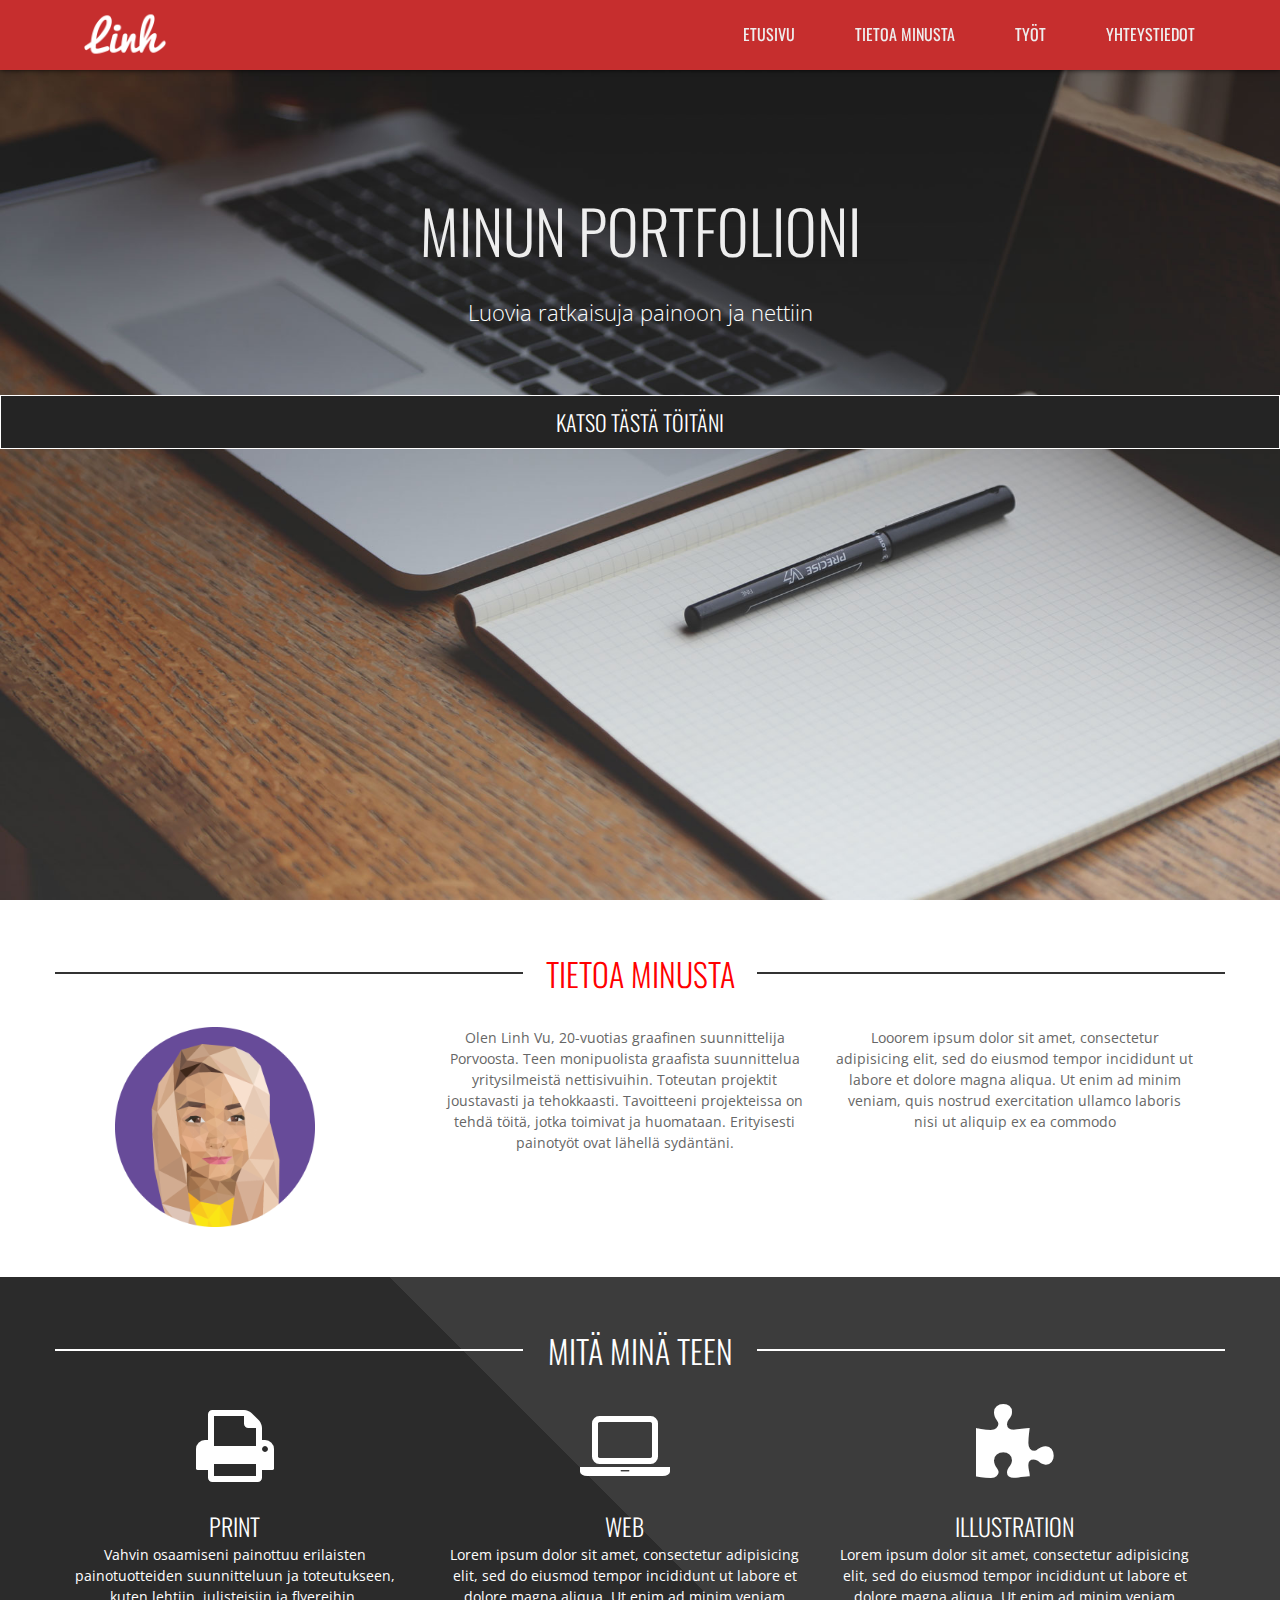
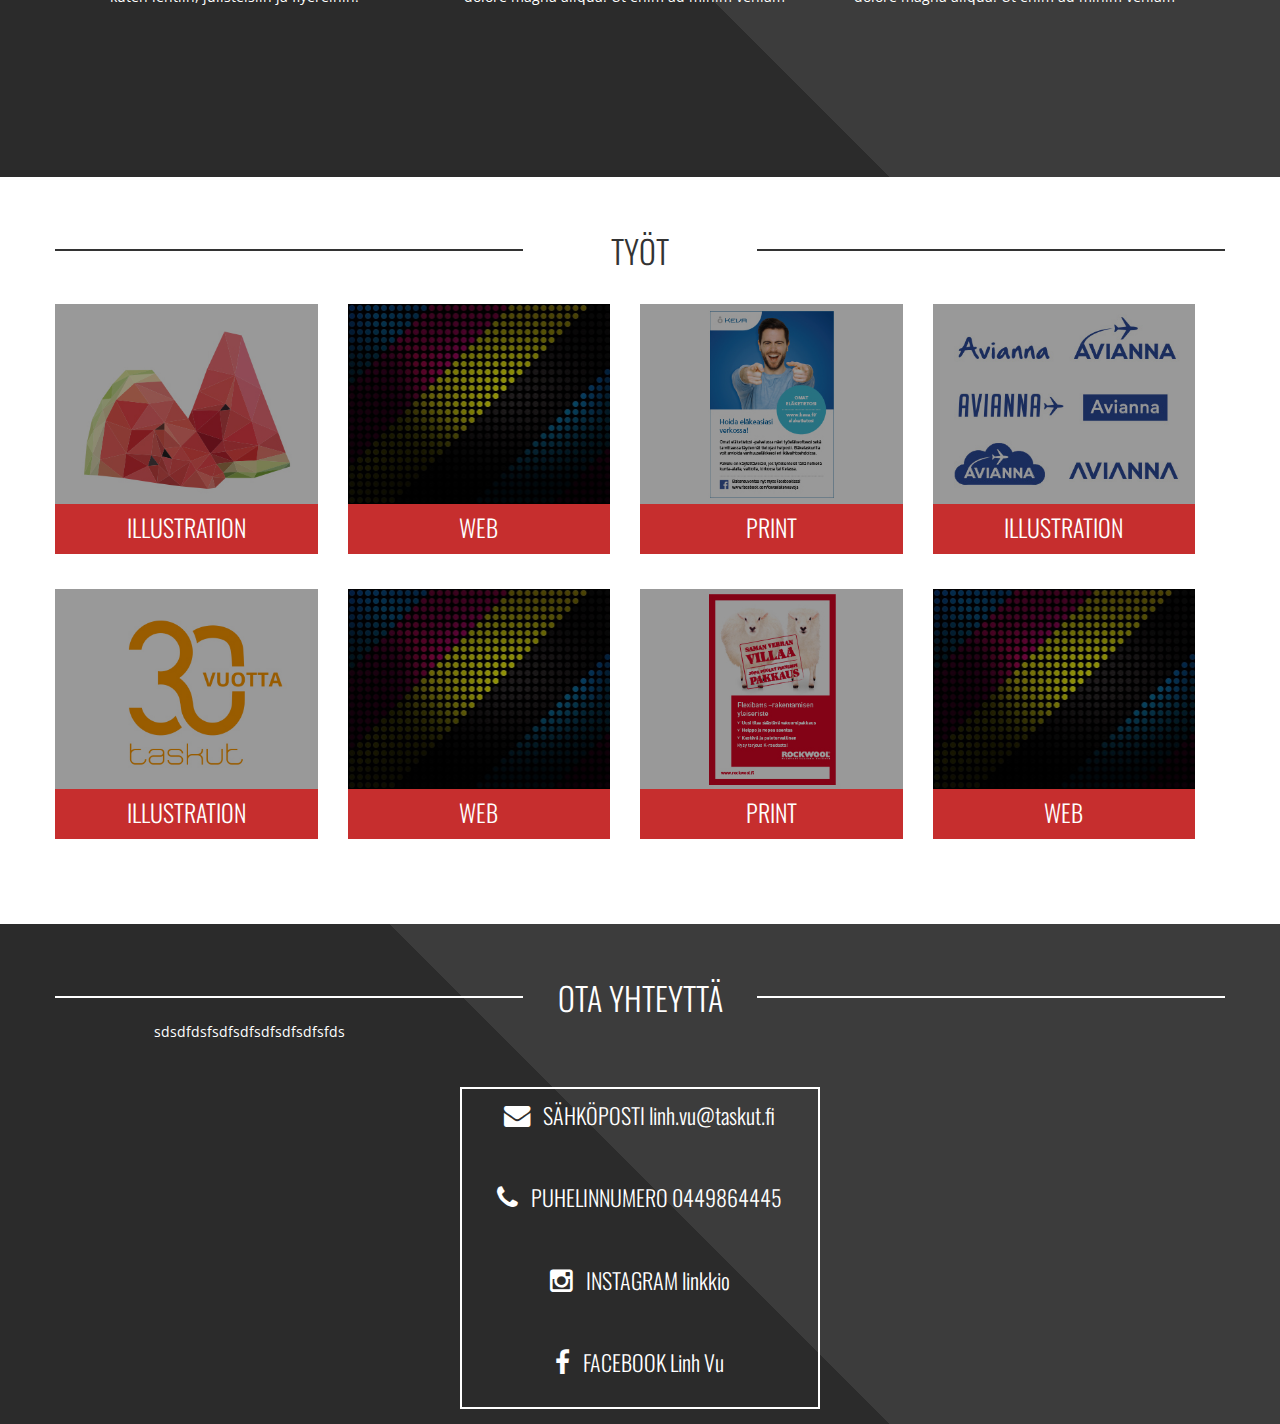
==== src/index.html @ 6878be58 "added new javascript" ====
<!DOCTYPE html>
<html lang="en">
<head>
	<meta charset="utf-8">
	<meta http-equiv="X-UA-Compatible" content="IE=edge">
	<meta name="viewport" content="width=device-width, initial-scale=1">
	<link href='http://fonts.googleapis.com/css?family=Oswald:400,300,700' rel='stylesheet' type='text/css'>
    <link href='http://fonts.googleapis.com/css?family=Open+Sans' rel='stylesheet' type='text/css'>
    <link href='http://fonts.googleapis.com/css?family=Montserrat' rel='stylesheet' type='text/css'>
	<link href="css/font-awesome.min.css" rel="stylesheet">
	<link href="css/reset.css" rel="stylesheet">
	<link href="css/grid.css" rel="stylesheet">
	<link href="css/general.css" rel="stylesheet">
	<link href="css/navbar.css" rel="stylesheet">
	<link href="css/jumbotron.css" rel="stylesheet">	
	<link href="css/container.css" rel="stylesheet">
	<link href="css/works.css" rel="stylesheet">
	<link href="contact.css" rel="stylesheet" type="text/css">
	<title>Linh Vu</title>
    


   
</head>
<body>
	<div class="navbar">
		<div class="navbar-wrapper">
			<div class="navbar-brand">
			  <a href="a"></a>
			</div>
			<div class="navbar-links">
              <a href="#front-page">ETUSIVU</a>
			  <a href="#me">TIETOA MINUSTA</a>
			  <a href="#works">TYÖT</a>
			  <a href="#contact">YHTEYSTIEDOT</a>
			</div>
	  </div>
	</div>
    <a name="front-page">
	<div class="jumbotron">
	  <h1>MINUN PORTFOLIONI</h1>
	  <p>Luovia ratkaisuja
painoon ja nettiin</p>
		<div class="jumbotron-button">KATSO TÄSTÄ TÖITÄNI</div>
	</div>
    <a name="me">
	<div class="container">
		<div class="container-wrapper">
			<div class="container-header">
             
				<h1 style="color: red">TIETOA MINUSTA</h1>
			</div>
			<div class="row">
				<div class="column-third">
					<div class="profile-img" style="background-image: url('img/Linh_kolmio.png'); background-size: contain; position: static; margin-left: 60px;"></div>
                    
				</div>
				<div class="column-third">
					<p>Olen Linh Vu, 20-vuotias graafinen suunnittelija Porvoosta. Teen monipuolista graafista suunnittelua yritysilmeistä nettisivuihin. Toteutan projektit joustavasti ja tehokkaasti. Tavoitteeni projekteissa on tehdä töitä, jotka toimivat ja huomataan. Erityisesti painotyöt ovat lähellä sydäntäni.
					</p>
					
				</div>
				<div class="column-third">
					<p>Looorem ipsum dolor sit amet, consectetur adipisicing elit, sed do eiusmod
					tempor incididunt ut labore et dolore magna aliqua. Ut enim ad minim veniam,
					quis nostrud exercitation ullamco laboris nisi ut aliquip ex ea commodo
					</p>
					
				</div>
			</div>
		</div>
	</div>
	<div class="container alt">
		<div class="container-wrapper">
			<div class="container-header">
				<h1>MITÄ MINÄ TEEN</h1>
			</div>
			<div class="row">
            
				<div class="column-third center">
					<p><i class="fa fa-print"></i></p>
					<p><h2>PRINT</h2></p>
					<p>Vahvin osaamiseni painottuu erilaisten painotuotteiden suunnitteluun ja toteutukseen, kuten lehtiin, julisteisiin ja flyereihin.  </p>
				</div>
                
				<div class="column-third center">
					<p><i class="fa fa-laptop"></i></p>
					<p><h2>WEB</h2></p>
					<p>Lorem ipsum dolor sit amet, consectetur adipisicing elit, sed do eiusmod
					tempor incididunt ut labore et dolore magna aliqua. Ut enim ad minim veniam</p>
				</div>
                
				<div class="column-third center">
					<p><i class="fa fa-puzzle-piece"></i></p>
					<p><h2>ILLUSTRATION</h2></p>
					<p>Lorem ipsum dolor sit amet, consectetur adipisicing elit, sed do eiusmod
					tempor incididunt ut labore et dolore magna aliqua. Ut enim ad minim veniam</p>
				</div>
                
			</div>
		</div>
		</div>
        <a name="works">
<div class="container">
		<div class="container-wrapper">
			<div class="container-header">
            
				<h1>TYÖT</h1>
			</div>
			<div class="row works">
            
				<div class="column-quarter">
					<div class="works-background">
						<div class="works-image" style="background-image: url('img/work_2.jpg')"></div>
						<div class="works-text">ILLUSTRATION</div>
					</div>
				</div>
				<div class="column-quarter">
					<div class="works-background">
						<div class="works-image" style="background-image: url('img/placeholder5.jpg')"></div>
						<div class="works-text">WEB</div>
					</div>
				</div>
                
				<div class="column-quarter">
					<div class="works-background">
						<div class="works-image" style="background-image: url('img/work_3.jpg')"></div>
						<div class="works-text">PRINT</div>
					</div>
				</div>
                
				<div class="column-quarter">
					<div class="works-background">
						<div class="works-image" style="background-image: url('img/work_5.jpg')"></div>
						<div class="works-text">ILLUSTRATION</div>
					</div>
				</div>
                
			</div>
			<div class="row works">
            
				<div class="column-quarter">
					<div class="works-background">
						<div class="works-image" style="background-image: url('img/work_1.jpg')"></div>
						<div class="works-text">ILLUSTRATION</div>
					</div>
				</div>
                
				<div class="column-quarter">
					<div class="works-background">
						<div class="works-image" style="background-image: url('img/placeholder5.jpg')"></div>
						<div class="works-text">WEB</div>
					</div>
				</div>
                
				<div class="column-quarter">
					<div class="works-background">
						<div class="works-image" style="background-image: url('img/work_4.jpg')"></div>
						<div class="works-text">PRINT</div>
					</div>
				</div>
                
				<div class="column-quarter">
					<div class="works-background">
						<div class="works-image" style="background-image: url('img/placeholder5.jpg')"></div>
						<div class="works-text">WEB</div>
                        <div class="works-button">NÄYTÄ LISÄÄ</div>
					</div>
				</div>
                
			</div>
		</div>
	</div>
    
<div class="contact alt">
	<a name="contact"></a>
		<div class="contact-wrapper">
			<div class="contact-header">
				<h1>OTA YHTEYTTÄ</h1>
                
            <div class="column-third center">
            <p>sdsdfdsfsdfsdfsdfsdfsdfsfds</p>
            </div>
            
            <div class="column-third center">
                <div class="container-button"> 
                
                <i class="fa fa-envelope"></i>
                SÄHKÖPOSTI linh.vu@taskut.fi
                <br/>
                <br/>
                
                <i class="fa fa-phone"></i>
                PUHELINNUMERO 0449864445
                <br/>
                <br/>
                
                <i class="fa fa-instagram"></i>
                INSTAGRAM linkkio
                <br/>
                <br/>
                
                <i class="fa fa-facebook"></i>
                FACEBOOK Linh Vu
                </div>
            </div>
            
            <div class="column-third center">
            <iframe src="https://www.google.com/maps/embed?pb=!1m18!1m12!1m3!1d1971.1720022009838!2d25.6645682!3d60.39283689999999!2m3!1f0!2f0!3f0!3m2!1i1024!2i768!4f13.1!3m3!1m2!1s0x4691f42e9464915d%3A0xed1286af9480b7e7!2s06100+Porvoo!5e0!3m2!1sfi!2sfi!4v1437723188840" width="360" height="360" frameborder="0" style="border:0" allowfullscreen></iframe>
            </div>
          
		</div>
	</div>
</div>
<script src="https://ajax.googleapis.com/ajax/libs/jquery/1.11.3/jquery.min.js"></script>
<script>
(function(){

$('a[href*=#]').click(function(){
$('html, body').animate({
    scrollTop: $( $.attr(this, 'href') ).offset().top
}, 500);
return false;
});


})();


</script>
</body>
</html>
---- src/css/grid.css ----
.row
{
	float:left;
	margin-left: -15px;
	margin-right: -15px;
	width: 100%;
}

[class*="column-"]
{
	padding-left: 15px;
	padding-right: 15px;
	float:left;
}

.column-full
{
	width: 100%;
}

.column-half
{
	width: 50%;

}

.column-third
{
	width: 33.33333%;

}

.column-quarter
{
	width: 25%;
	
}

[class*="column-"].center
{
	text-align: center;
}
---- src/css/general.css ----
body
{
	color: #666;
}

p
{
	line-height: 1.5em;
	font-size: 14px;
}
---- src/css/navbar.css ----
.navbar
{
	font-family: "Oswald";
	width: 100%;
	height: 70px;
	position: fixed;
	top: 0;
	/*background-image: url('../img/escheresque_ste.png');*/
	/*background-color: #6D44A8;*/
	background-color: #c62e2e;
	
	z-index: 2;
	box-shadow: 0 0 5px rgba(0,0,0,0.8);
}

.navbar-wrapper
{
	width: 1170px;
	margin: 0 auto;
}

.navbar-brand
{
	float:left;
}

.navbar-brand>a
{
	margin-top: -36px;
	display: block;
	height: 140px;
	width: 140px;
	background-image: url(../img/Linh_logo_nega.png);
	background-size: contain;
	background-repeat: no-repeat;
}

.navbar-links
{
	float: right;
}

.navbar-links>a
{
	float: left;
	display: block;
	text-decoration: none;
	font-weight: 400;
	color: #eeeeee;
	padding: 22px 30px;
}

.navbar-links>a:hover
{
	color: #F19494;
}
---- src/css/jumbotron.css ----
.jumbotron
{
	width: 100%;
	height: 100%;
	background-image: url("../img/jumbotron.jpg");
	background-size: cover;
	text-align: center;
	float:left;
	color: #fff;
	margin: auto;
}

.jumbotron h1
{
	font-family: "Oswald";
	color: #eeeeee;
	font-weight: 300;
	font-size: 60px;
	margin-top: 185px;
	vertical-align: middle;
}

.jumbotron p
{
	font-size: 22px;
	margin-top: 1em;
	font-family: "Open Sans";
	font-weight: 300;
}

.jumbotron-button
{
	border: 1px solid #fff;
	padding: 10px;
	display: block;
	min-width: 100px;
	width: intrinsic;
	font-family: "Oswald";
	font-size: 22px;
	font-weight: 300;
	margin: 3em auto;
	background-color: #242424;
}


.jumbotron-button:hover
{
	
	/* border-color: #b9a3dc;
	color: #b9a3dc; */
	border-color: #FFFFFF;
	color: #FFFFFF;
	background-color: #2b2b2b;
}
---- src/css/container.css ----
.container
{
	width: 100%;
	float: left;
	overflow: auto;
	padding: 50px 0;
}

.container p
{
	text-align: center;
}

.container.alt
{
	/*background: linear-gradient(45deg, #3498db 0%, #3498db 50%, #49abed 50%, #49abed 100%);
	color: #fff;*/
	background: linear-gradient(45deg, #2b2b2b 0%, #2b2b2b 50%, #3c3c3c 50%, #3c3c3c 100%);
	/*background: linear-gradient(45deg, #3e9bbf 0%, #3e9bbf 50%, #80d2f2 50%, #80d2f2 100%);*/
	color: #fff;
	height: 500px;
	/*#6d45a8
	#805bbb */
}

.container.alt p
{
	color: #fff;
}

.container-wrapper
{
	width: 1170px;
	margin: 0 auto;
}

.container h1
{
	font-family: "Oswald";
	font-weight: 300;
	color: #333;
	display: inline;
}

.container h1::after
{
	content: "";
	width: 40%;
	border-bottom: 2px solid #333;
	display: block;
	position:relative;
	float:right;
	top: 0.7em;

}
.container h1::before
{
	content: "";
	width: 40%;
	border-top: 2px solid #333;
	display: block;
	position:relative;
	float:left;
	top: 0.7em;
}

.container.alt h1
{
	color: #fff;
}


.container.alt h1::before, 
.container.alt h1::after
{
	border-color: #fff;
}

.container-header
{
	text-align: center;
	float:left;
	width: 100%;
	margin-bottom: 30px;
}

.container h2
{
	font-family: "Oswald";
	font-weight: 300;
}

.container .fa
{
	font-size: 6em;
	margin-bottom: 20px;
	
}

.container-button
{
	border: 2px solid #fff;
	padding: 10px;
	display: block;
	min-width: 100px;
	width: intrinsic;
	font-family: "Oswald";
	font-size: 22px;
	font-weight: 300;
	margin: 3em auto;
}
---- src/css/works.css ----
.works
{
	margin-bottom: 35px;
	overflow-y: hidden;
}
.works-background
{
	height: 250px;
	background-color: #000;
}

.works-image
{
	height: 200px;
	background-size: cover;
	opacity: 0.6;
	transition: 0.2s ease opacity;
}
.profile-img
{
	height: 200px;
	background-size: cover;
	opacity: 1;
	background-repeat:	no-repeat;
}
.works-image:hover
{
	opacity: 1;
}

.works-text
{
	height: 50px;
	background-color: #c62e2e;
	color: #fff;
	font-family: "Oswald";
	font-weight: 300;
	font-size: 24px;
	text-align: center;
	padding-top: 5px;
}

.works-button
{
	border: 1px solid #fff;
	padding: 10px;
	display: block;
	min-width: 100px;
	width: intrinsic;
	font-family: "Oswald";
	font-size: 17px;
	font-weight: 300;
	margin: 3em auto;
	background-color: #313131;
	color: #fff;
}

.works-button:hover
{
	border-color: #FFFFFF;
	color: #FFFFFF;
	background-color: #4A4848;
}
---- src/contact.css ----
@charset "UTF-8";
.contact
{
	width: 100%;
	float: left;
	overflow: auto;
	padding: 50px 0;
	overflow-y: hidden;
}

.contact p
{
	text-align: centre;
}

.contact.alt
{
	background: linear-gradient(45deg, #2b2b2b 0%, #2b2b2b 50%, #3c3c3c 50%, #3c3c3c 100%);
	color: #fff;
	height: 500px;
}

.contact.alt p
{
	color: #fff;
}

.contact-wrapper
{
	width: 1170px;
	margin: 0 auto;
}

.contact h1
{
	font-family: "Oswald";
	font-weight: 300;
	color: #333;
	display: inline;
}

.contact h1::after
{
	content: "";
	width: 40%;
	border-bottom: 2px solid #333;
	display: block;
	position:relative;
	float:right;
	top: 0.7em;

}
.contact h1::before
{
	content: "";
	width: 40%;
	border-top: 2px solid #333;
	display: block;
	position:relative;
	float:left;
	top: 0.7em;
}

.contact.alt h1
{
	color: #fff;
}


.contact.alt h1::before, 
.contact.alt h1::after
{
	border-color: #fff;
}

.contact-header
{
	text-align: center;
	float:left;
	width: 100%;
	margin-bottom: 30px;
}

.contact h2
{
	font-family: "Oswald";
	font-weight: 300;
}

.contact .fa
{
	font-size: 1.2em;
	margin-bottom: 20px;
	margin-right: 9px;
	
}

.contact-button
{
	border: 2px solid #fff;
	padding: 10px;
	display: block;
	min-width: 100px;
	width: intrinsic;
	font-family: "Oswald";
	font-size: 22px;
	font-weight: 300;
	margin: 3em auto;
}
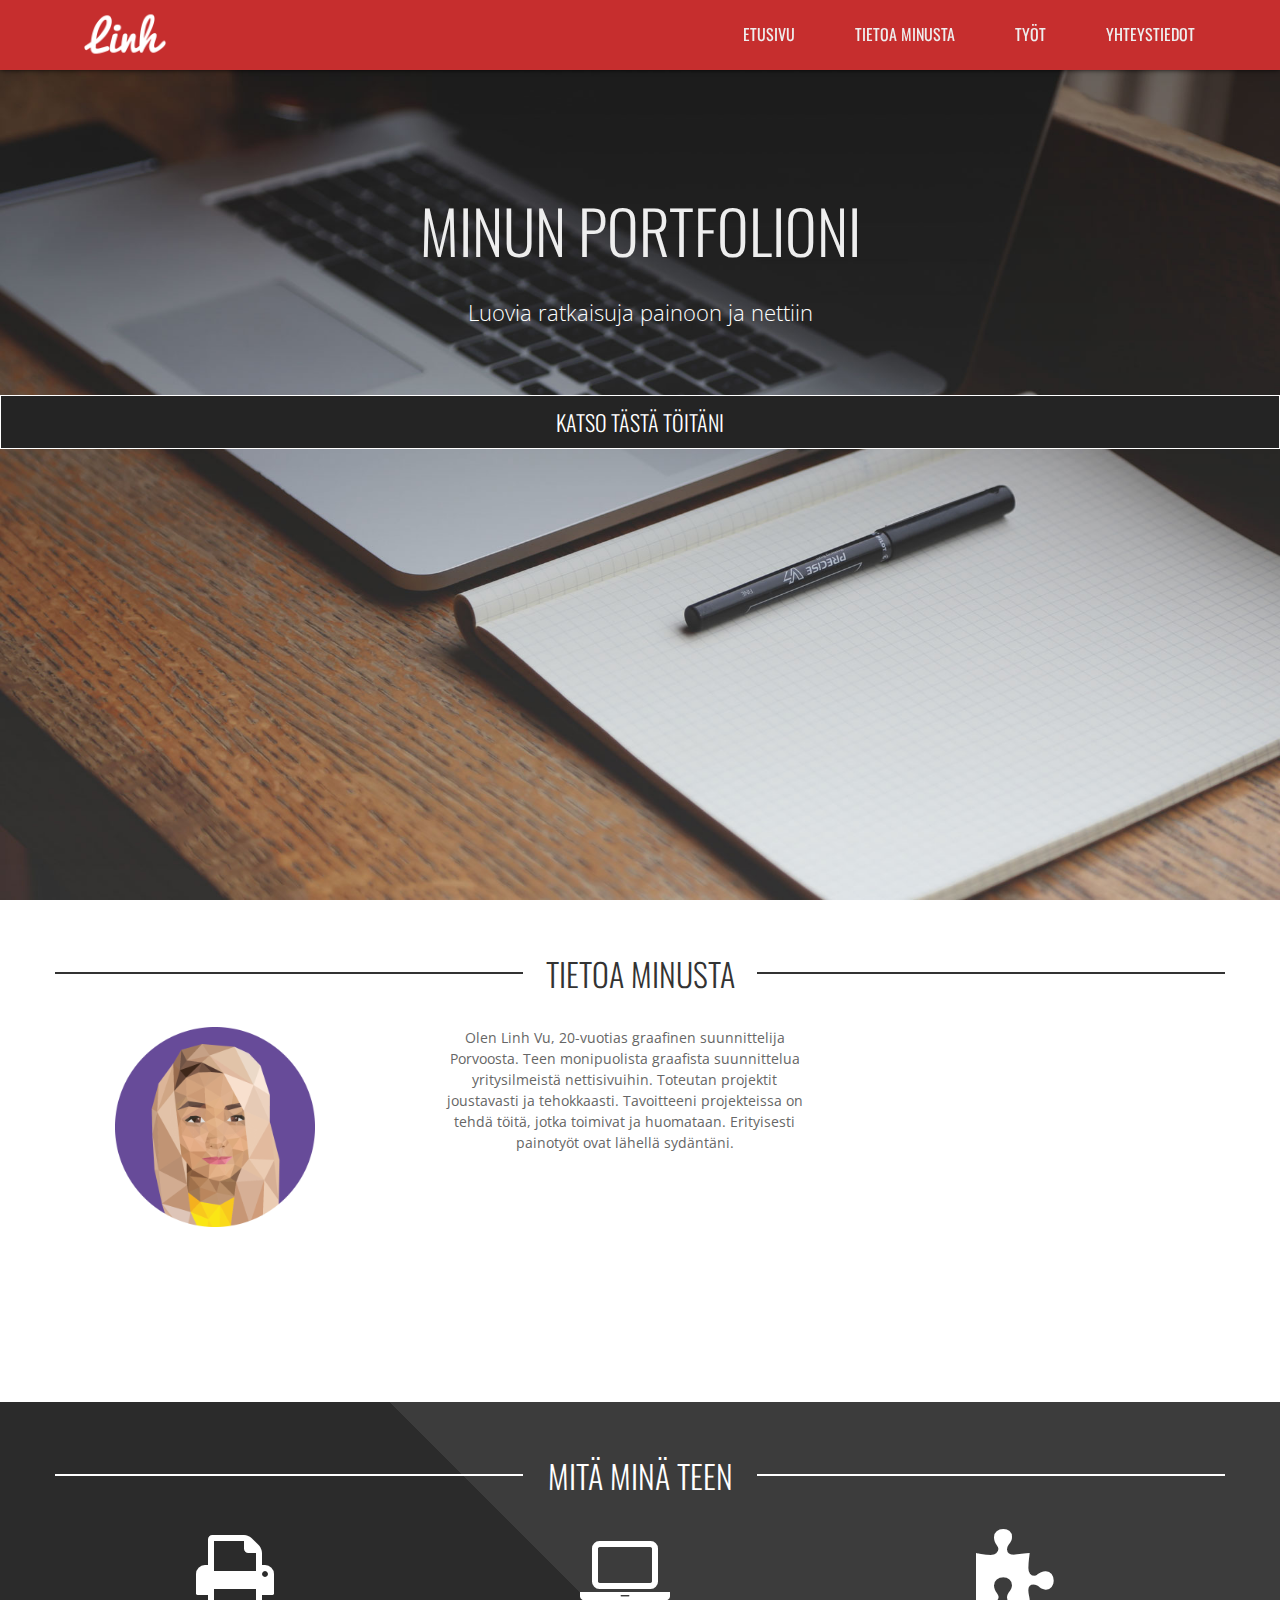
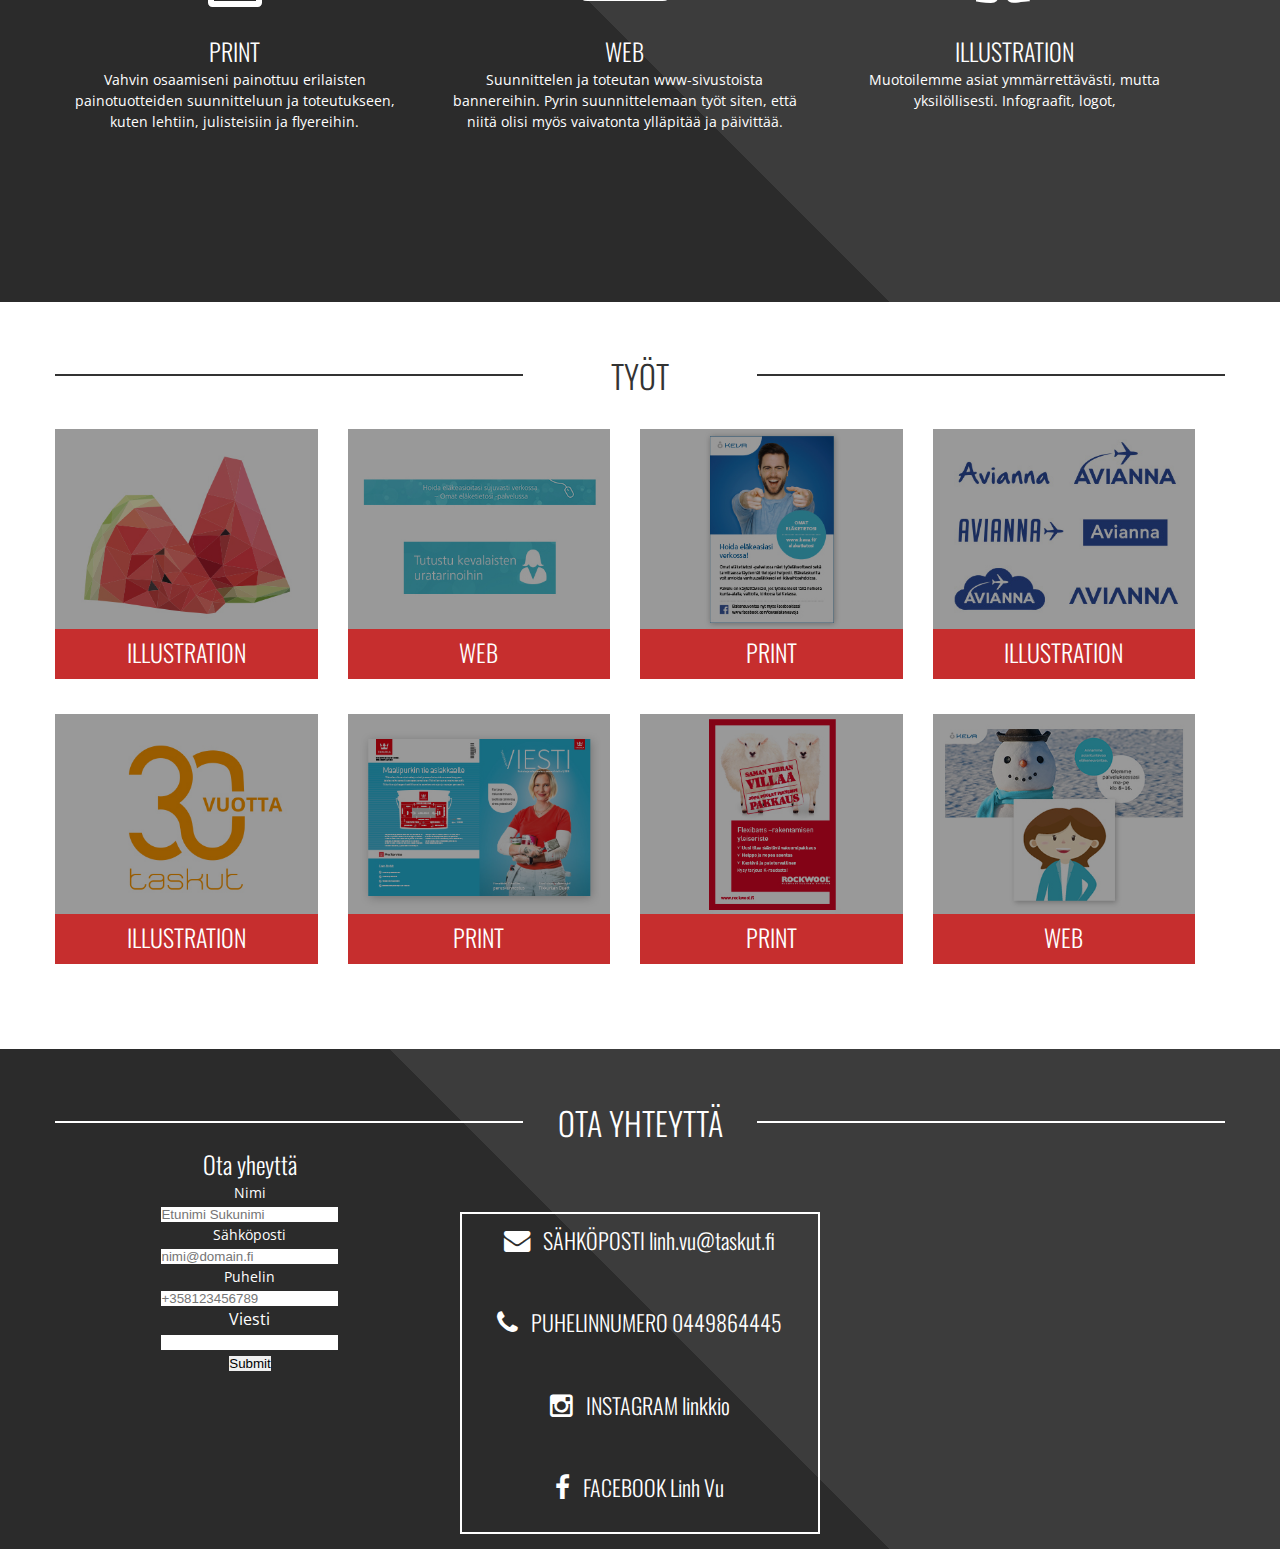
==== commit 1055def5: "Updated files of the portfolio" ====
--- a/src/index.html
+++ b/src/index.html
@@ -1,233 +1,282 @@
-
 <!DOCTYPE html>
 <html lang="en">
+
 <head>
-	<meta charset="utf-8">
-	<meta http-equiv="X-UA-Compatible" content="IE=edge">
-	<meta name="viewport" content="width=device-width, initial-scale=1">
-	<link href='http://fonts.googleapis.com/css?family=Oswald:400,300,700' rel='stylesheet' type='text/css'>
-    <link href='http://fonts.googleapis.com/css?family=Open+Sans' rel='stylesheet' type='text/css'>
-    <link href='http://fonts.googleapis.com/css?family=Montserrat' rel='stylesheet' type='text/css'>
-	<link href="css/font-awesome.min.css" rel="stylesheet">
-	<link href="css/reset.css" rel="stylesheet">
-	<link href="css/grid.css" rel="stylesheet">
-	<link href="css/general.css" rel="stylesheet">
-	<link href="css/navbar.css" rel="stylesheet">
-	<link href="css/jumbotron.css" rel="stylesheet">	
-	<link href="css/container.css" rel="stylesheet">
-	<link href="css/works.css" rel="stylesheet">
-	<link href="contact.css" rel="stylesheet" type="text/css">
-	<title>Linh Vu</title>
-    
-
-
-   
+<meta charset="utf-8">
+<meta http-equiv="X-UA-Compatible" content="IE=edge">
+<meta name="viewport" content="width=device-width, initial-scale=1">
+<link href='http://fonts.googleapis.com/css?family=Oswald:400,300,700' rel='stylesheet'
+type='text/css'>
+<link href='http://fonts.googleapis.com/css?family=Open+Sans' rel='stylesheet' type='text/css'>
+<link href='http://fonts.googleapis.com/css?family=Montserrat' rel='stylesheet' type='text/css'>
+<link href="css/font-awesome.min.css" rel="stylesheet">
+<link href="css/reset.css" rel="stylesheet">
+<link href="css/grid.css" rel="stylesheet">
+<link href="css/general.css" rel="stylesheet">
+<link href="css/navbar.css" rel="stylesheet">
+<link href="css/jumbotron.css" rel="stylesheet">
+<link href="css/container.css" rel="stylesheet">
+<link href="css/works.css" rel="stylesheet">
+<link href="contact.css" rel="stylesheet" type="text/css">
+<link href="css/lightbox.css" rel="stylesheet">
+
+<title>Linh Vu</title>
+
 </head>
+
 <body>
-	<div class="navbar">
-		<div class="navbar-wrapper">
-			<div class="navbar-brand">
-			  <a href="a"></a>
-			</div>
-			<div class="navbar-links">
-              <a href="#front-page">ETUSIVU</a>
-			  <a href="#me">TIETOA MINUSTA</a>
-			  <a href="#works">TYÖT</a>
-			  <a href="#contact">YHTEYSTIEDOT</a>
-			</div>
-	  </div>
-	</div>
-    <a name="front-page">
-	<div class="jumbotron">
-	  <h1>MINUN PORTFOLIONI</h1>
-	  <p>Luovia ratkaisuja
-painoon ja nettiin</p>
-		<div class="jumbotron-button">KATSO TÄSTÄ TÖITÄNI</div>
-	</div>
-    <a name="me">
-	<div class="container">
-		<div class="container-wrapper">
-			<div class="container-header">
+<div class="navbar">
+    <div class="navbar-wrapper">
+        <div class="navbar-brand">
+            <a href="a"></a>
+        </div>
+        <div class="navbar-links">
+            <a href="#front-page">ETUSIVU</a>
+            <a href="#me">TIETOA MINUSTA</a>
+            <a href="#works">TYÖT</a>
+            <a href="#contact">YHTEYSTIEDOT</a>
+        </div>
+    </div>
+</div>
+<a name="front-page"></a>
+<div class="jumbotron">
+    <h1>MINUN PORTFOLIONI</h1>
+    <p>Luovia ratkaisuja painoon ja nettiin</p>
+    <a href="#works" class="jumbotron-button">KATSO TÄSTÄ TÖITÄNI</a>
+</div>
+<div class="container" name="me">
+    <div class="container-wrapper">
+        <div class="container-header">
+
+            <h1 style="color: #333">TIETOA MINUSTA</h1>
+        </div>
+        <div class="row">
+            <div class="column-third">
+                <div class="profile-img" style="background-image: url('img/Linh_kolmio.png'); background-size: contain; position: static; margin-left: 60px;"></div>
+
+            </div>
+            <div class="column-third">
+                <p>Olen Linh Vu, 20-vuotias graafinen suunnittelija Porvoosta.
+                    Teen monipuolista graafista suunnittelua yritysilmeistä
+                    nettisivuihin. Toteutan projektit joustavasti ja tehokkaasti.
+                    Tavoitteeni projekteissa on tehdä töitä, jotka toimivat
+                    ja huomataan. Erityisesti painotyöt ovat lähellä sydäntäni.
+                </p>
+
+            </div>
+            
+            <div class="column-third">
+              <object id="EdgeID" type="text/html" width="510" height="320" data-dw-widget="Edge" data="edgeanimate_assets/animation_v3/Assets/animation_v3.html">
+              </object>
+            </div>
+            
+          </div>  
+        </div>
+    </div>
+</div>
+<div class="container alt">
+    <div class="container-wrapper">
+        <div class="container-header">
+            <h1>MITÄ MINÄ TEEN</h1>
+        </div>
+        <div class="row">
+
+            <div class="column-third center">
+                <p><i class="fa fa-print"></i></p>
+                <p>
+                    <h2>PRINT</h2></p>
+                <p>Vahvin osaamiseni painottuu erilaisten painotuotteiden suunnitteluun
+                    ja toteutukseen, kuten lehtiin, julisteisiin ja flyereihin.
+                    </p>
+            </div>
+
+            <div class="column-third center">
+                <p><i class="fa fa-laptop"></i></p>
+                <p>
+                    <h2>WEB</h2></p>
+                <p>Suunnittelen ja toteutan www-sivustoista bannereihin. Pyrin suunnittelemaan työt siten, että niitä olisi myös vaivatonta ylläpitää ja päivittää. </p>
+            </div>
+
+            <div class="column-third center">
+                <p><i class="fa fa-puzzle-piece"></i></p>
+                <p>
+                    <h2>ILLUSTRATION</h2></p>
+                <p>Muotoilemme asiat ymmärrettävästi, mutta yksilöllisesti. Infograafit, logot, </p>
+            </div>
+
+        </div>
+    </div>
+</div>
+<div class="container" name="works">
+    <div class="container-wrapper">
+        <div class="container-header">
+
+            <h1>TYÖT</h1>
+        </div>
+        <div class="row works">
+
+        <a href="img/work_2.jpg" data-lightbox="img/work_2.jpg" </a>
+            <div class="column-quarter">
+                <div class="works-background">
+                    <div class="works-image" style="background-image: url('img/work_2.jpg')"></div>
+                    <div class="works-text">ILLUSTRATION</div>
+                </div>
+            </div>
+
+             <a href="img/work_6_big.jpg" data-lightbox="work_6.jpg" </a>
              
-				<h1 style="color: red">TIETOA MINUSTA</h1>
-			</div>
-			<div class="row">
-				<div class="column-third">
-					<div class="profile-img" style="background-image: url('img/Linh_kolmio.png'); background-size: contain; position: static; margin-left: 60px;"></div>
+            <div class="column-quarter">
+                <div class="works-background">
+                    <div class="works-image" style="background-image: url('img/work_6.jpg')"></div>
+                    <div class="works-text">WEB</div>
+                </div>
+            </div>
+
+            <a href="img/work_3_big.jpg" data-lightbox="img/work_3.jpg" </a>
+            <div class="column-quarter">
+                <div class="works-background">
+                    <div class="works-image" style="background-image: url('img/work_3.jpg')"></div>
+                    <div class="works-text">PRINT</div>
+                </div>
+            </div>
+
+            <a href="img/work_5_big.jpg" data-lightbox="img/work_5.jpg" </a>
+            <div class="column-quarter">
+                <div class="works-background">
+                    <div class="works-image" style="background-image: url('img/work_5.jpg')"></div>
+                    <div class="works-text">ILLUSTRATION</div>
+                </div>
+            </div>
+
+        </div>
+        <div class="row works">
+
+            <a href="img/work_1_big.jpg" data-lightbox="img/work_1.jpg" </a>
+            <div class="column-quarter">
+                <div class="works-background">
+                    <div class="works-image" style="background-image: url('img/work_1.jpg')"></div>
+                    <div class="works-text">ILLUSTRATION</div>
+                </div>
+            </div>
+
+            <a href="img/work_7_big.jpg" data-lightbox="img/work_7.jpg" </a>
+            <div class="column-quarter">
+                <div class="works-background">
+                    <div class="works-image" style="background-image: url('img/work_7.jpg')"></div>
+                    <div class="works-text">PRINT</div>
+                </div>
+            </div>
+
+            <a href="img/work_4_big.jpg" data-lightbox="img/work_4.jpg" </a>
+            <div class="column-quarter">
+                <div class="works-background">
+                    <div class="works-image" style="background-image: url('img/work_4.jpg')"></div>
+                    <div class="works-text">PRINT</div>
+                </div>
+            </div>
+
+            <a href="img/work_8_big.jpg" data-lightbox="img/work_8.jpg" </a>
+            <div class="column-quarter">
+                <div class="works-background">
+                    <div class="works-image" style="background-image: url('img/work_8.jpg')"></div>
+                    <div class="works-text">WEB</div>
                     
-				</div>
-				<div class="column-third">
-					<p>Olen Linh Vu, 20-vuotias graafinen suunnittelija Porvoosta. Teen monipuolista graafista suunnittelua yritysilmeistä nettisivuihin. Toteutan projektit joustavasti ja tehokkaasti. Tavoitteeni projekteissa on tehdä töitä, jotka toimivat ja huomataan. Erityisesti painotyöt ovat lähellä sydäntäni.
-					</p>
-					
-				</div>
-				<div class="column-third">
-					<p>Looorem ipsum dolor sit amet, consectetur adipisicing elit, sed do eiusmod
-					tempor incididunt ut labore et dolore magna aliqua. Ut enim ad minim veniam,
-					quis nostrud exercitation ullamco laboris nisi ut aliquip ex ea commodo
-					</p>
-					
-				</div>
-			</div>
-		</div>
-	</div>
-	<div class="container alt">
-		<div class="container-wrapper">
-			<div class="container-header">
-				<h1>MITÄ MINÄ TEEN</h1>
-			</div>
-			<div class="row">
-            
-				<div class="column-third center">
-					<p><i class="fa fa-print"></i></p>
-					<p><h2>PRINT</h2></p>
-					<p>Vahvin osaamiseni painottuu erilaisten painotuotteiden suunnitteluun ja toteutukseen, kuten lehtiin, julisteisiin ja flyereihin.  </p>
-				</div>
-                
-				<div class="column-third center">
-					<p><i class="fa fa-laptop"></i></p>
-					<p><h2>WEB</h2></p>
-					<p>Lorem ipsum dolor sit amet, consectetur adipisicing elit, sed do eiusmod
-					tempor incididunt ut labore et dolore magna aliqua. Ut enim ad minim veniam</p>
-				</div>
-                
-				<div class="column-third center">
-					<p><i class="fa fa-puzzle-piece"></i></p>
-					<p><h2>ILLUSTRATION</h2></p>
-					<p>Lorem ipsum dolor sit amet, consectetur adipisicing elit, sed do eiusmod
-					tempor incididunt ut labore et dolore magna aliqua. Ut enim ad minim veniam</p>
-				</div>
-                
-			</div>
-		</div>
-		</div>
-        <a name="works">
-<div class="container">
-		<div class="container-wrapper">
-			<div class="container-header">
-            
-				<h1>TYÖT</h1>
-			</div>
-			<div class="row works">
-            
-				<div class="column-quarter">
-					<div class="works-background">
-						<div class="works-image" style="background-image: url('img/work_2.jpg')"></div>
-						<div class="works-text">ILLUSTRATION</div>
-					</div>
-				</div>
-				<div class="column-quarter">
-					<div class="works-background">
-						<div class="works-image" style="background-image: url('img/placeholder5.jpg')"></div>
-						<div class="works-text">WEB</div>
-					</div>
-				</div>
-                
-				<div class="column-quarter">
-					<div class="works-background">
-						<div class="works-image" style="background-image: url('img/work_3.jpg')"></div>
-						<div class="works-text">PRINT</div>
-					</div>
-				</div>
-                
-				<div class="column-quarter">
-					<div class="works-background">
-						<div class="works-image" style="background-image: url('img/work_5.jpg')"></div>
-						<div class="works-text">ILLUSTRATION</div>
-					</div>
-				</div>
-                
-			</div>
-			<div class="row works">
-            
-				<div class="column-quarter">
-					<div class="works-background">
-						<div class="works-image" style="background-image: url('img/work_1.jpg')"></div>
-						<div class="works-text">ILLUSTRATION</div>
-					</div>
-				</div>
-                
-				<div class="column-quarter">
-					<div class="works-background">
-						<div class="works-image" style="background-image: url('img/placeholder5.jpg')"></div>
-						<div class="works-text">WEB</div>
-					</div>
-				</div>
-                
-				<div class="column-quarter">
-					<div class="works-background">
-						<div class="works-image" style="background-image: url('img/work_4.jpg')"></div>
-						<div class="works-text">PRINT</div>
-					</div>
-				</div>
-                
-				<div class="column-quarter">
-					<div class="works-background">
-						<div class="works-image" style="background-image: url('img/placeholder5.jpg')"></div>
-						<div class="works-text">WEB</div>
-                        <div class="works-button">NÄYTÄ LISÄÄ</div>
-					</div>
-				</div>
-                
-			</div>
-		</div>
-	</div>
-    
-<div class="contact alt">
-	<a name="contact"></a>
-		<div class="contact-wrapper">
-			<div class="contact-header">
-				<h1>OTA YHTEYTTÄ</h1>
-                
-            <div class="column-third center">
-            <p>sdsdfdsfsdfsdfsdfsdfsdfsfds</p>
-            </div>
-            
-            <div class="column-third center">
-                <div class="container-button"> 
-                
-                <i class="fa fa-envelope"></i>
-                SÄHKÖPOSTI linh.vu@taskut.fi
-                <br/>
-                <br/>
-                
-                <i class="fa fa-phone"></i>
-                PUHELINNUMERO 0449864445
-                <br/>
-                <br/>
-                
-                <i class="fa fa-instagram"></i>
-                INSTAGRAM linkkio
-                <br/>
-                <br/>
-                
-                <i class="fa fa-facebook"></i>
-                FACEBOOK Linh Vu
-                </div>
-            </div>
-            
-            <div class="column-third center">
-            <iframe src="https://www.google.com/maps/embed?pb=!1m18!1m12!1m3!1d1971.1720022009838!2d25.6645682!3d60.39283689999999!2m3!1f0!2f0!3f0!3m2!1i1024!2i768!4f13.1!3m3!1m2!1s0x4691f42e9464915d%3A0xed1286af9480b7e7!2s06100+Porvoo!5e0!3m2!1sfi!2sfi!4v1437723188840" width="360" height="360" frameborder="0" style="border:0" allowfullscreen></iframe>
-            </div>
-          
-		</div>
-	</div>
-</div>
+                    <div class="works-button">NÄYTÄ LISÄÄ</div>
+                </div>
+            </div>
+
+        </div>
+    </div>
+</div>
+
+<div class="contact alt" name="contact">
+    <div class="contact-wrapper">
+        <div class="contact-header">
+            <h1>OTA YHTEYTTÄ</h1>
+            
+ 
+            <div class="column-third center">
+        <h2>Ota yheyttä</h2>
+        
+              <form action="otayhteytta.php" method="post" name="lomake" id="lomake">
+              <p>
+               <label for="nimi">Nimi</label>
+             <br>
+              <input name="nimi" type="text" required id="nimi" placeholder="Etunimi Sukunimi">
+              </p>
+              <p>
+              <label for="email">
+              Sähköposti</label>
+              <br>
+              			<input name="email" type="email" required id=email= placeholder="nimi@domain.fi">
+              </p>
+              <p>
+              		<label for="puhelin">
+                    Puhelin</label>
+                    <br>
+                    <input name="puhelin" type="tel" id="puhelin" placeholder="+358123456789">
+                    </p>
+                    <label for="viesti">Viesti</label>
+             <br>
+              <input name="viesti" type="text" required id="viesti">
+                    <p>
+                    <input type="submit">
+              </form>
+            
+              <p>&nbsp;</p>
+          </div>
+            
+       
+
+            <div class="column-third center">
+                <div class="contact-box">
+
+                    <i class="fa fa-envelope"></i> SÄHKÖPOSTI linh.vu@taskut.fi
+                    <br/>
+                    <br/>
+
+                    <i class="fa fa-phone"></i> PUHELINNUMERO 0449864445
+                    <br/>
+                    <br/>
+
+                    <i class="fa fa-instagram"></i> INSTAGRAM linkkio
+                    <br/>
+                    <br/>
+
+                    <i class="fa fa-facebook"></i> FACEBOOK Linh Vu
+                </div>
+            </div>
+
+            <div class="column-third center">
+                <iframe src="https://www.google.com/maps/embed?pb=!1m18!1m12!1m3!1d1971.1720022009838!2d25.6645682!3d60.39283689999999!2m3!1f0!2f0!3f0!3m2!1i1024!2i768!4f13.1!3m3!1m2!1s0x4691f42e9464915d%3A0xed1286af9480b7e7!2s06100+Porvoo!5e0!3m2!1sfi!2sfi!4v1437723188840"
+                width="360" height="360" frameborder="0" style="border:0"
+                allowfullscreen></iframe>
+            </div>
+
+        </div>
+    </div>
+</div>
+
+
+
+
 <script src="https://ajax.googleapis.com/ajax/libs/jquery/1.11.3/jquery.min.js"></script>
 <script>
-(function(){
-
-$('a[href*=#]').click(function(){
-$('html, body').animate({
-    scrollTop: $( $.attr(this, 'href') ).offset().top
-}, 500);
-return false;
-});
-
+(function() {
+
+    $('a[href*=#]').click(function(e) {
+        e.preventDefault();
+        $('html, body').animate({
+            scrollTop: $("[name=" +  e.target.hash.substr(1) + "]").offset().top - 50
+        }, 500);
+    });
 
 })();
-
-
 </script>
+
+<script src="js/lightbox.js"></script>
+
+
 </body>
+
 </html>--- a/src/css/grid.css
+++ b/src/css/grid.css
@@ -27,7 +27,7 @@
 .column-third
 {
 	width: 33.33333%;
-
+	max-width: 50%;
 }
 
 .column-quarter
--- a/src/css/jumbotron.css
+++ b/src/css/jumbotron.css
@@ -40,6 +40,8 @@
 	font-weight: 300;
 	margin: 3em auto;
 	background-color: #242424;
+    color: #fff;
+    text-decoration: none;
 }
 
 
--- a/src/css/container.css
+++ b/src/css/container.css
@@ -109,3 +109,22 @@
 	font-weight: 300;
 	margin: 3em auto;
 }
+
+#Stage
+{
+	border: 2px solid #111111;
+	position: relative;
+}
+	
+	/**margin-top: -100px;**/	
+	
+	
+	
+/*.EDGE-59425371
+{
+	border: 2px solid #111111;
+	position: relative;
+	max-width: 200px;
+	
+	
+}*/--- a/src/contact.css
+++ b/src/contact.css
@@ -95,7 +95,7 @@
 	
 }
 
-.contact-button
+.contact-box
 {
 	border: 2px solid #fff;
 	padding: 10px;
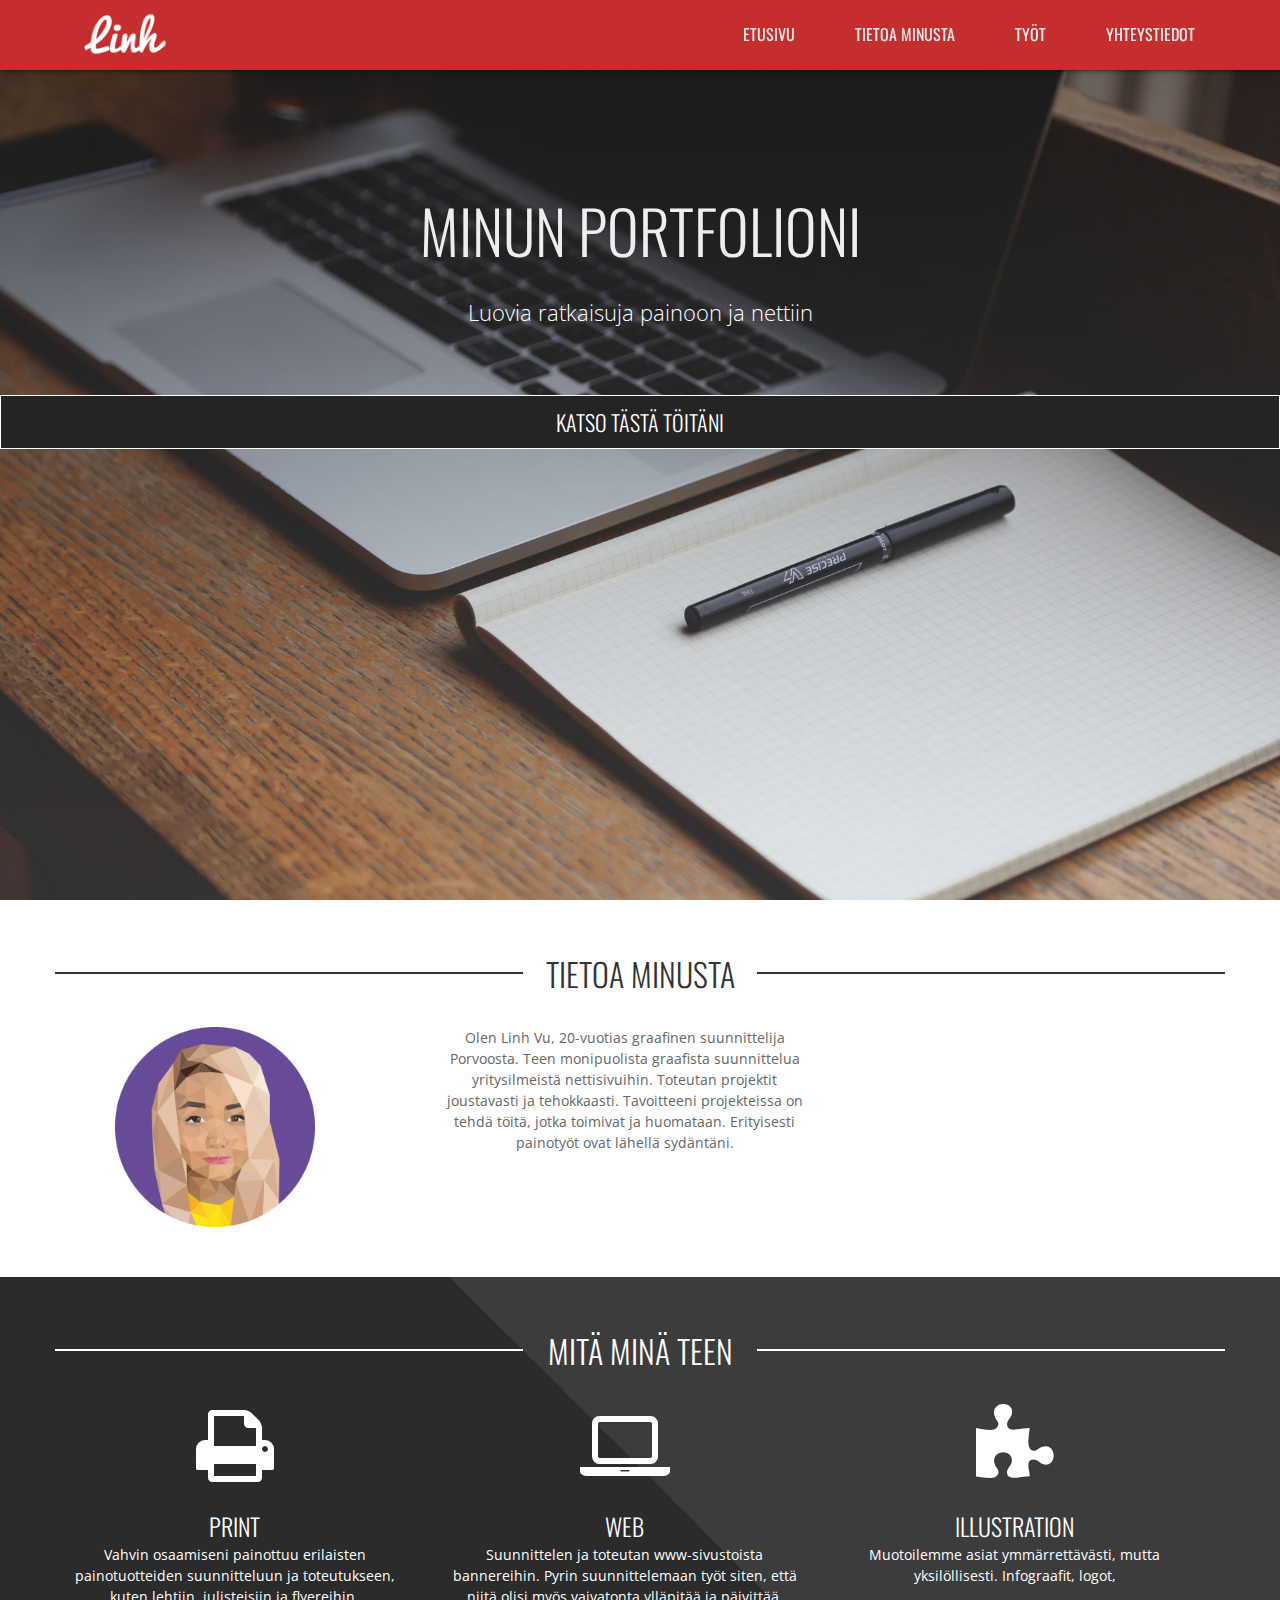
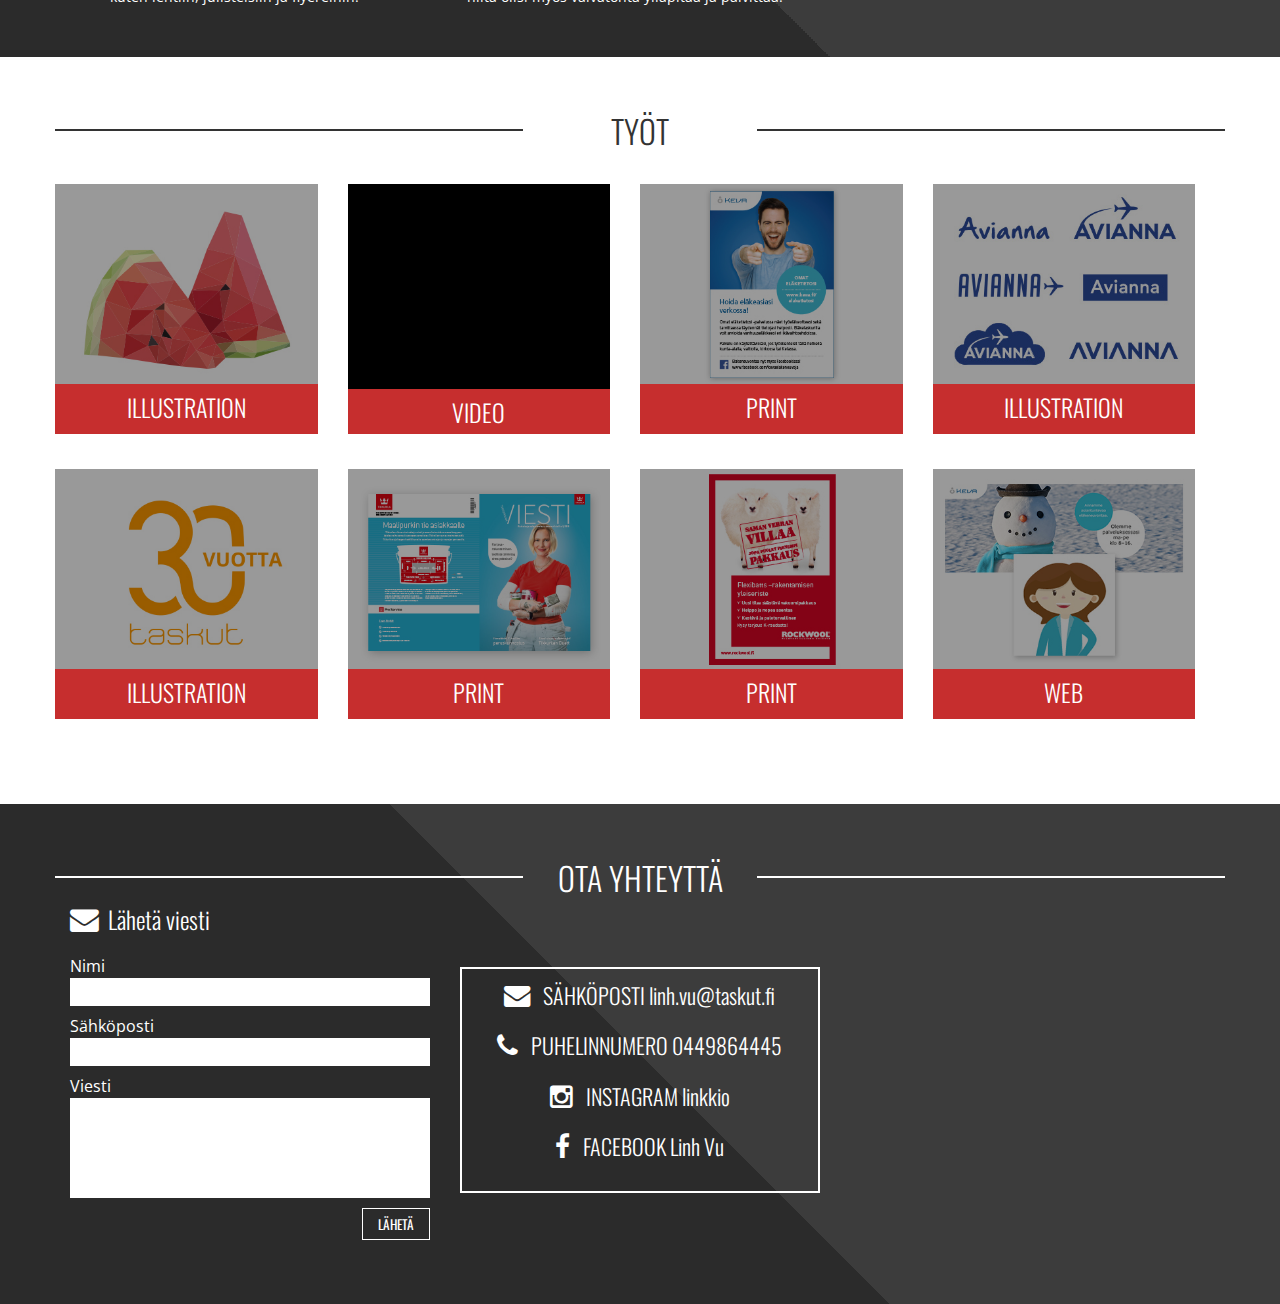
==== commit ad1e15fc: "pls gibe money" ====
--- a/src/index.html
+++ b/src/index.html
@@ -17,7 +17,7 @@
 <link href="css/jumbotron.css" rel="stylesheet">
 <link href="css/container.css" rel="stylesheet">
 <link href="css/works.css" rel="stylesheet">
-<link href="contact.css" rel="stylesheet" type="text/css">
+<link href="css/contact.css" rel="stylesheet" type="text/css">
 <link href="css/lightbox.css" rel="stylesheet">
 
 <title>Linh Vu</title>
@@ -66,8 +66,6 @@
             </div>
             
             <div class="column-third">
-              <object id="EdgeID" type="text/html" width="510" height="320" data-dw-widget="Edge" data="edgeanimate_assets/animation_v3/Assets/animation_v3.html">
-              </object>
             </div>
             
           </div>  
@@ -115,67 +113,71 @@
         </div>
         <div class="row works">
 
-        <a href="img/work_2.jpg" data-lightbox="img/work_2.jpg" </a>
+            <a href="img/work_2.jpg" data-lightbox="img/work_2..jpg">
             <div class="column-quarter">
                 <div class="works-background">
                     <div class="works-image" style="background-image: url('img/work_2.jpg')"></div>
                     <div class="works-text">ILLUSTRATION</div>
                 </div>
             </div>
-
-             <a href="img/work_6_big.jpg" data-lightbox="work_6.jpg" </a>
-             
-            <div class="column-quarter">
-                <div class="works-background">
-                    <div class="works-image" style="background-image: url('img/work_6.jpg')"></div>
-                    <div class="works-text">WEB</div>
-                </div>
-            </div>
-
-            <a href="img/work_3_big.jpg" data-lightbox="img/work_3.jpg" </a>
+            </a>
+
+            <div class="column-quarter">
+                <div class="works-background">
+                    <iframe width="100%" height="200px" src="https://www.youtube.com/embed/h-NOaVOSB70" frameborder="0" allowfullscreen></iframe>
+                    <div class="works-text">VIDEO</div>
+                </div>
+            </div>
+
+            <a href="img/work_3_big.jpg" data-lightbox="img/work_3..jpg">
             <div class="column-quarter">
                 <div class="works-background">
                     <div class="works-image" style="background-image: url('img/work_3.jpg')"></div>
                     <div class="works-text">PRINT</div>
                 </div>
             </div>
-
-            <a href="img/work_5_big.jpg" data-lightbox="img/work_5.jpg" </a>
+            </a>
+
+            <a href="img/work_5_big.jpg" data-lightbox="img/work_5..jpg">
             <div class="column-quarter">
                 <div class="works-background">
                     <div class="works-image" style="background-image: url('img/work_5.jpg')"></div>
                     <div class="works-text">ILLUSTRATION</div>
                 </div>
             </div>
+            </a>
 
         </div>
         <div class="row works">
 
-            <a href="img/work_1_big.jpg" data-lightbox="img/work_1.jpg" </a>
+            <a href="img/work_1_big.jpg" data-lightbox="img/work_1..jpg">
             <div class="column-quarter">
                 <div class="works-background">
                     <div class="works-image" style="background-image: url('img/work_1.jpg')"></div>
                     <div class="works-text">ILLUSTRATION</div>
                 </div>
             </div>
-
-            <a href="img/work_7_big.jpg" data-lightbox="img/work_7.jpg" </a>
+            </a>
+
+            <a href="img/work_7_big.jpg" data-lightbox="img/work.._7..jpg">
             <div class="column-quarter">
                 <div class="works-background">
                     <div class="works-image" style="background-image: url('img/work_7.jpg')"></div>
                     <div class="works-text">PRINT</div>
                 </div>
             </div>
-
-            <a href="img/work_4_big.jpg" data-lightbox="img/work_4.jpg" </a>
+            </a>
+
+            <a href="img/work_4_big.jpg" data-lightbox="img/work_4..jpg">
             <div class="column-quarter">
                 <div class="works-background">
                     <div class="works-image" style="background-image: url('img/work_4.jpg')"></div>
                     <div class="works-text">PRINT</div>
                 </div>
             </div>
-
-            <a href="img/work_8_big.jpg" data-lightbox="img/work_8.jpg" </a>
+            </a>
+
+            <a href="img/work_8_big.jpg" data-lightbox="img/work_8..jpg">
             <div class="column-quarter">
                 <div class="works-background">
                     <div class="works-image" style="background-image: url('img/work_8.jpg')"></div>
@@ -184,7 +186,7 @@
                     <div class="works-button">NÄYTÄ LISÄÄ</div>
                 </div>
             </div>
-
+            </a>
         </div>
     </div>
 </div>
@@ -193,54 +195,31 @@
     <div class="contact-wrapper">
         <div class="contact-header">
             <h1>OTA YHTEYTTÄ</h1>
-            
- 
-            <div class="column-third center">
-        <h2>Ota yheyttä</h2>
-        
-              <form action="otayhteytta.php" method="post" name="lomake" id="lomake">
-              <p>
-               <label for="nimi">Nimi</label>
-             <br>
-              <input name="nimi" type="text" required id="nimi" placeholder="Etunimi Sukunimi">
-              </p>
-              <p>
-              <label for="email">
-              Sähköposti</label>
-              <br>
-              			<input name="email" type="email" required id=email= placeholder="nimi@domain.fi">
-              </p>
-              <p>
-              		<label for="puhelin">
-                    Puhelin</label>
-                    <br>
-                    <input name="puhelin" type="tel" id="puhelin" placeholder="+358123456789">
-                    </p>
-                    <label for="viesti">Viesti</label>
-             <br>
-              <input name="viesti" type="text" required id="viesti">
-                    <p>
-                    <input type="submit">
-              </form>
-            
-              <p>&nbsp;</p>
-          </div>
-            
-       
-
+
+
+            <div class="column-third center">
+                <h2 style="text-align: left"><i class="fa fa-envelope"></i>Lähetä viesti</h2>
+
+                <form action="lomake.php" method="post" class="contact-form">
+                    <label for="name">Nimi</label>
+                    <input type="text" name="email" placeholder="">
+                    <label for="email">Sähköposti</label>
+                    <input type="text" name="email" placeholder="">
+                    <label for="message">Viesti</label>
+                    <textarea name="message"></textarea>
+                    <input type="submit" value="LÄHETÄ">
+                </form>
+            </div>
             <div class="column-third center">
                 <div class="contact-box">
 
                     <i class="fa fa-envelope"></i> SÄHKÖPOSTI linh.vu@taskut.fi
                     <br/>
-                    <br/>
 
                     <i class="fa fa-phone"></i> PUHELINNUMERO 0449864445
                     <br/>
-                    <br/>
 
                     <i class="fa fa-instagram"></i> INSTAGRAM linkkio
-                    <br/>
                     <br/>
 
                     <i class="fa fa-facebook"></i> FACEBOOK Linh Vu
@@ -256,8 +235,6 @@
         </div>
     </div>
 </div>
-
-
 
 
 <script src="https://ajax.googleapis.com/ajax/libs/jquery/1.11.3/jquery.min.js"></script>
--- a/src/css/grid.css
+++ b/src/css/grid.css
@@ -5,7 +5,12 @@
 	margin-right: -15px;
 	width: 100%;
 }
-
+@media only screen and (max-width: 950px)
+{.row
+{
+	margin: 0;
+}
+}
 [class*="column-"]
 {
 	padding-left: 15px;
@@ -27,7 +32,15 @@
 .column-third
 {
 	width: 33.33333%;
-	max-width: 50%;
+}
+
+@media only screen and (max-width: 950px)
+{
+	.column-third
+	{
+		width: 100%;
+	}
+
 }
 
 .column-quarter
@@ -36,6 +49,18 @@
 	
 }
 
+@media only screen and (max-width: 950px)
+{
+	.column-quarter
+	{
+		width: 95%;
+		margin: 20px 2.5%;
+		padding: 0;
+	}
+
+}
+
+
 [class*="column-"].center
 {
 	text-align: center;
--- a/src/css/navbar.css
+++ b/src/css/navbar.css
@@ -1,56 +1,54 @@
-.navbar
-{
-	font-family: "Oswald";
-	width: 100%;
-	height: 70px;
-	position: fixed;
-	top: 0;
-	/*background-image: url('../img/escheresque_ste.png');*/
-	/*background-color: #6D44A8;*/
-	background-color: #c62e2e;
-	
-	z-index: 2;
-	box-shadow: 0 0 5px rgba(0,0,0,0.8);
+.navbar {
+    font-family: "Oswald";
+    width: 100%;
+    height: 70px;
+    position: fixed;
+    top: 0;
+    /*background-image: url('../img/escheresque_ste.png');*/
+    /*background-color: #6D44A8;*/
+    
+    background-color: #c62e2e;
+    z-index: 2;
+    box-shadow: 0 0 5px rgba(0, 0, 0, 0.8);
 }
-
-.navbar-wrapper
-{
-	width: 1170px;
-	margin: 0 auto;
+.navbar-wrapper {
+    width: 1170px;
+    margin: 0 auto;
 }
-
-.navbar-brand
-{
-	float:left;
+@media only screen and (max-width: 1190px) {
+    .navbar-wrapper {
+        width: 900px;
+        margin: 0 auto;
+    }
 }
-
-.navbar-brand>a
-{
-	margin-top: -36px;
-	display: block;
-	height: 140px;
-	width: 140px;
-	background-image: url(../img/Linh_logo_nega.png);
-	background-size: contain;
-	background-repeat: no-repeat;
+.navbar-brand {
+    float: left;
 }
-
-.navbar-links
-{
-	float: right;
+.navbar-brand>a {
+    margin-top: -36px;
+    display: block;
+    height: 140px;
+    width: 140px;
+    background-image: url(../img/Linh_logo_nega.png);
+    background-size: contain;
+    background-repeat: no-repeat;
 }
-
-.navbar-links>a
-{
-	float: left;
-	display: block;
-	text-decoration: none;
-	font-weight: 400;
-	color: #eeeeee;
-	padding: 22px 30px;
+.navbar-links {
+    float: right;
 }
-
-.navbar-links>a:hover
-{
-	color: #F19494;
+@media only screen and (max-width: 950px) {
+    .navbar-links {
+        display: none;
+    }
 }
+.navbar-links>a {
+    float: left;
+    display: block;
+    text-decoration: none;
+    font-weight: 400;
+    color: #eeeeee;
+    padding: 22px 30px;
+}
+.navbar-links>a:hover {
+    color: #F19494;
+}--- a/src/css/container.css
+++ b/src/css/container.css
@@ -1,125 +1,116 @@
-.container
-{
-	width: 100%;
-	float: left;
-	overflow: auto;
-	padding: 50px 0;
+.container {
+    width: 100%;
+    float: left;
+    overflow: auto;
+    padding: 50px 0;
 }
-
-.container p
-{
-	text-align: center;
+.container p {
+    text-align: center;
 }
-
-.container.alt
-{
-	/*background: linear-gradient(45deg, #3498db 0%, #3498db 50%, #49abed 50%, #49abed 100%);
+.container.alt {
+    /*background: linear-gradient(45deg, #3498db 0%, #3498db 50%, #49abed 50%, #49abed 100%);
 	color: #fff;*/
-	background: linear-gradient(45deg, #2b2b2b 0%, #2b2b2b 50%, #3c3c3c 50%, #3c3c3c 100%);
-	/*background: linear-gradient(45deg, #3e9bbf 0%, #3e9bbf 50%, #80d2f2 50%, #80d2f2 100%);*/
-	color: #fff;
-	height: 500px;
-	/*#6d45a8
+    
+    background: linear-gradient(45deg, #2b2b2b 0%, #2b2b2b 50%, #3c3c3c 50%, #3c3c3c 100%);
+    /*background: linear-gradient(45deg, #3e9bbf 0%, #3e9bbf 50%, #80d2f2 50%, #80d2f2 100%);*/
+    
+    color: #fff;
+    /* height: 500px; */
+    /*#6d45a8
 	#805bbb */
 }
-
-.container.alt p
-{
-	color: #fff;
+.container.alt p {
+    color: #fff;
 }
-
-.container-wrapper
-{
-	width: 1170px;
-	margin: 0 auto;
+.container-wrapper {
+    width: 1170px;
+    margin: 0 auto;
 }
-
-.container h1
-{
-	font-family: "Oswald";
-	font-weight: 300;
-	color: #333;
-	display: inline;
+.container h1 {
+    font-family: "Oswald";
+    font-weight: 300;
+    color: #333;
+    display: inline;
 }
-
-.container h1::after
-{
-	content: "";
-	width: 40%;
-	border-bottom: 2px solid #333;
-	display: block;
-	position:relative;
-	float:right;
-	top: 0.7em;
-
+.container h1::after {
+    content: "";
+    width: 40%;
+    border-bottom: 2px solid #333;
+    display: block;
+    position: relative;
+    float: right;
+    top: 0.7em;
 }
-.container h1::before
-{
-	content: "";
-	width: 40%;
-	border-top: 2px solid #333;
-	display: block;
-	position:relative;
-	float:left;
-	top: 0.7em;
+.container h1::before {
+    content: "";
+    width: 40%;
+    border-top: 2px solid #333;
+    display: block;
+    position: relative;
+    float: left;
+    top: 0.7em;
 }
-
-.container.alt h1
-{
-	color: #fff;
+@media only screen and (max-width: 1190px) {
+    .container-wrapper {
+        width: 900px;
+        margin: 0 auto;
+    }
+    .container h1::after {
+        width: 35%;
+    }
+    .container h1::before {
+        width: 35%;
+    }
 }
-
-
-.container.alt h1::before, 
-.container.alt h1::after
-{
-	border-color: #fff;
+@media only screen and (max-width: 950px) {
+    .container-wrapper {
+        width: 100%;
+        margin: 0 auto;
+    }
+    .container h1::after {
+        width: 0%;
+    }
+    .container h1::before {
+        width: 0%;
+    }
 }
-
-.container-header
-{
-	text-align: center;
-	float:left;
-	width: 100%;
-	margin-bottom: 30px;
+.container.alt h1 {
+    color: #fff;
 }
-
-.container h2
-{
-	font-family: "Oswald";
-	font-weight: 300;
+.container.alt h1::before,
+.container.alt h1::after {
+    border-color: #fff;
 }
-
-.container .fa
-{
-	font-size: 6em;
-	margin-bottom: 20px;
-	
+.container-header {
+    text-align: center;
+    float: left;
+    width: 100%;
+    margin-bottom: 30px;
 }
-
-.container-button
-{
-	border: 2px solid #fff;
-	padding: 10px;
-	display: block;
-	min-width: 100px;
-	width: intrinsic;
-	font-family: "Oswald";
-	font-size: 22px;
-	font-weight: 300;
-	margin: 3em auto;
+.container h2 {
+    font-family: "Oswald";
+    font-weight: 300;
 }
-
-#Stage
-{
-	border: 2px solid #111111;
-	position: relative;
+.container .fa {
+    font-size: 6em;
+    margin-bottom: 20px;
 }
-	
-	/**margin-top: -100px;**/	
-	
-	
-	
+.container-button {
+    border: 2px solid #fff;
+    padding: 10px;
+    display: block;
+    min-width: 100px;
+    width: intrinsic;
+    font-family: "Oswald";
+    font-size: 22px;
+    font-weight: 300;
+    margin: 3em auto;
+}
+#Stage {
+    border: 2px solid #111111;
+    position: relative;
+}
+/**margin-top: -100px;**/
 /*.EDGE-59425371
 {
 	border: 2px solid #111111;
--- a/src/css/contact.css
+++ b/src/css/contact.css
@@ -0,0 +1,117 @@
+@charset "UTF-8";
+.contact {
+    width: 100%;
+    float: left;
+    overflow: auto;
+    padding: 50px 0;
+    overflow-y: hidden;
+}
+@media only screen and (max-width: 950px) {
+    .contact {
+        display: none;
+    }
+}
+.contact p {
+    text-align: centre;
+}
+.contact.alt {
+    background: linear-gradient(45deg, #2b2b2b 0%, #2b2b2b 50%, #3c3c3c 50%, #3c3c3c 100%);
+    color: #fff;
+    height: 500px;
+}
+.contact.alt p {
+    color: #fff;
+}
+.contact-wrapper {
+    width: 1170px;
+    margin: 0 auto;
+}
+.contact h1 {
+    font-family: "Oswald";
+    font-weight: 300;
+    color: #333;
+    display: inline;
+}
+.contact h1::after {
+    content: "";
+    width: 40%;
+    border-bottom: 2px solid #333;
+    display: block;
+    position: relative;
+    float: right;
+    top: 0.7em;
+}
+.contact h1::before {
+    content: "";
+    width: 40%;
+    border-top: 2px solid #333;
+    display: block;
+    position: relative;
+    float: left;
+    top: 0.7em;
+}
+.contact.alt h1 {
+    color: #fff;
+}
+.contact.alt h1::before,
+.contact.alt h1::after {
+    border-color: #fff;
+}
+.contact-header {
+    text-align: center;
+    float: left;
+    width: 100%;
+    margin-bottom: 30px;
+}
+.contact h2 {
+    font-family: "Oswald";
+    font-weight: 300;
+}
+.contact .fa {
+    font-size: 1.2em;
+    margin-bottom: 20px;
+    margin-right: 9px;
+}
+.contact-box {
+    border: 2px solid #fff;
+    padding: 10px;
+    display: block;
+    min-width: 100px;
+    width: intrinsic;
+    font-family: "Oswald";
+    font-size: 22px;
+    font-weight: 300;
+    margin: 3em auto;
+}
+.contact-form {
+    text-align: left;
+    color: #fff;
+}
+.contact-form label {
+    width: 100%;
+    float: left;
+}
+.contact-form input,
+.contact-form textarea {
+    width: 100%;
+    float: left;
+    background-color: #fff;
+    color: #2b2b2b;
+    font-family: "Open Sans";
+    padding: 5px;
+    margin: 1px 0 9px 0;
+}
+.contact-form textarea {
+    height: 100px;
+    resize: none;
+    overflow-y: scroll;
+}
+.contact-form input[type=submit] {
+    background-color: #2b2b2b;
+    border: 1px solid #fff;
+    font-family: "Oswald";
+    width: auto;
+    color: #fff;
+    float: right;
+    padding: 5px 15px;
+}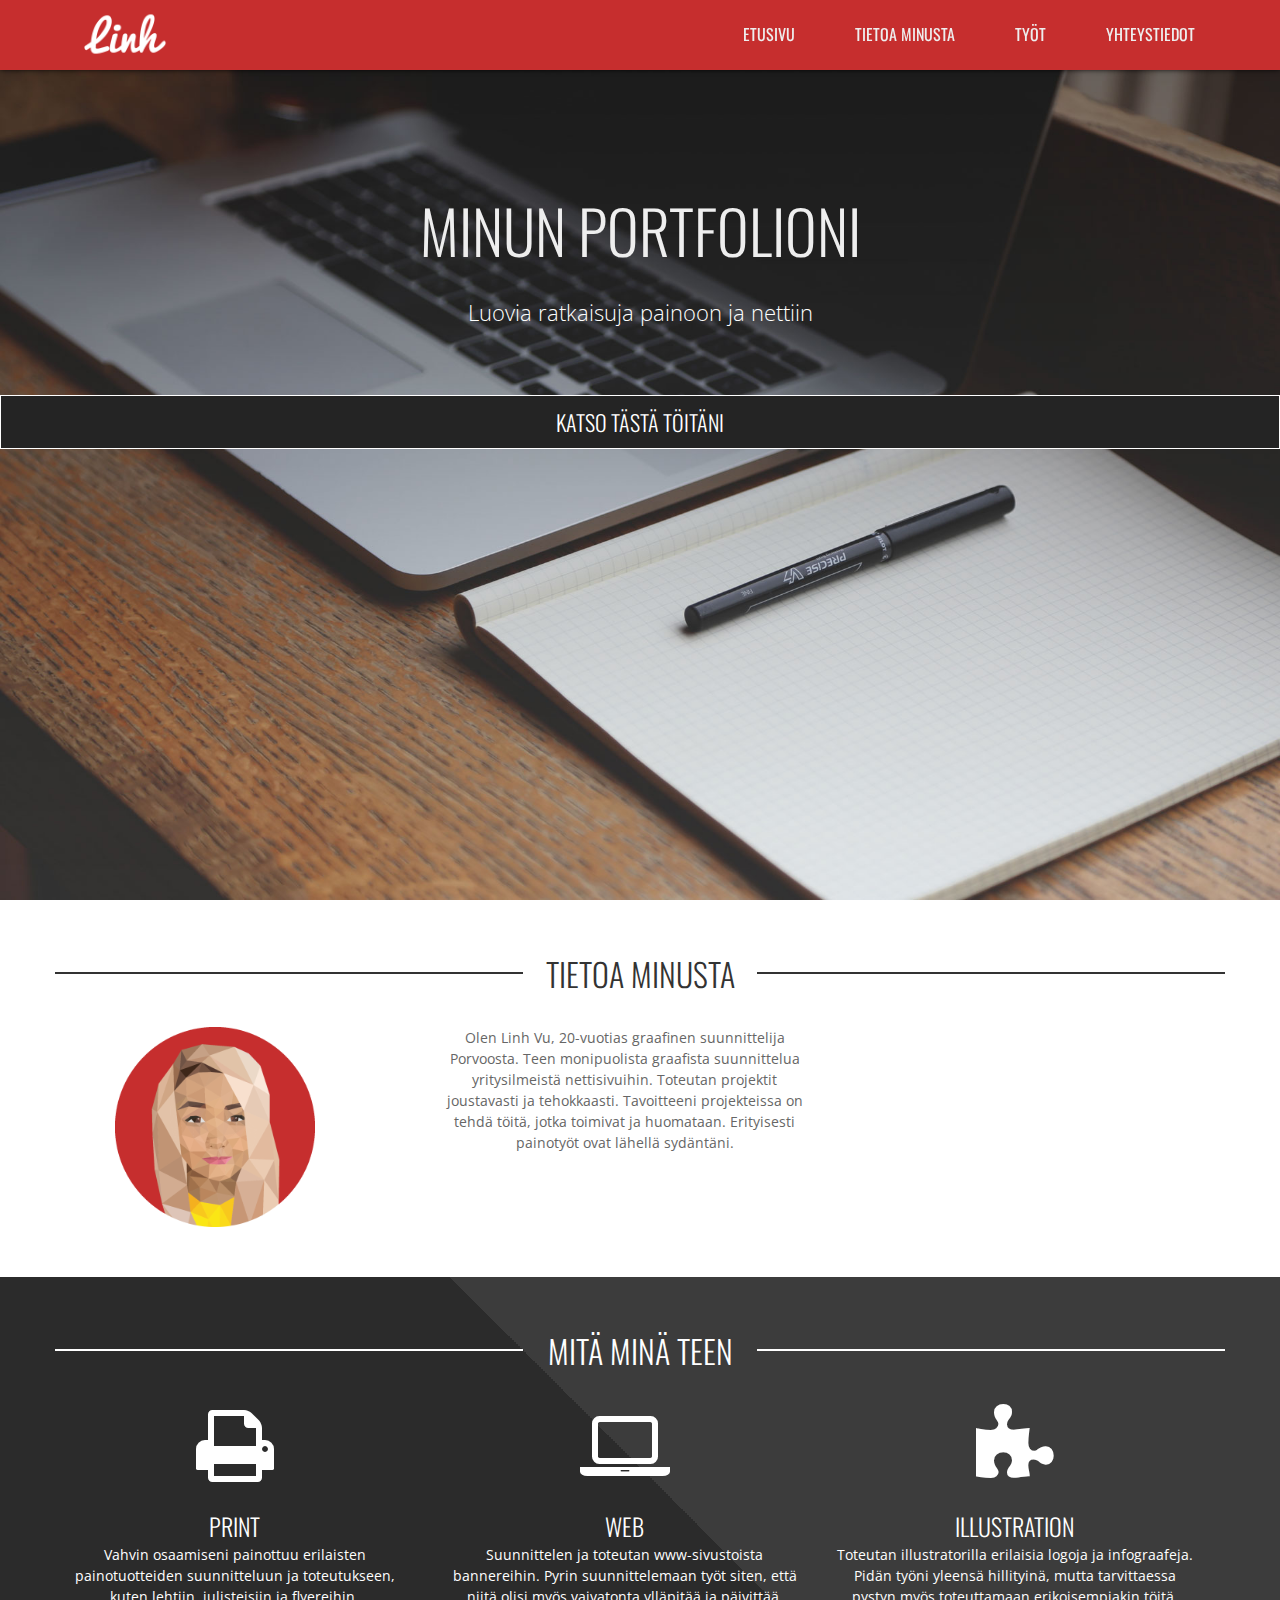
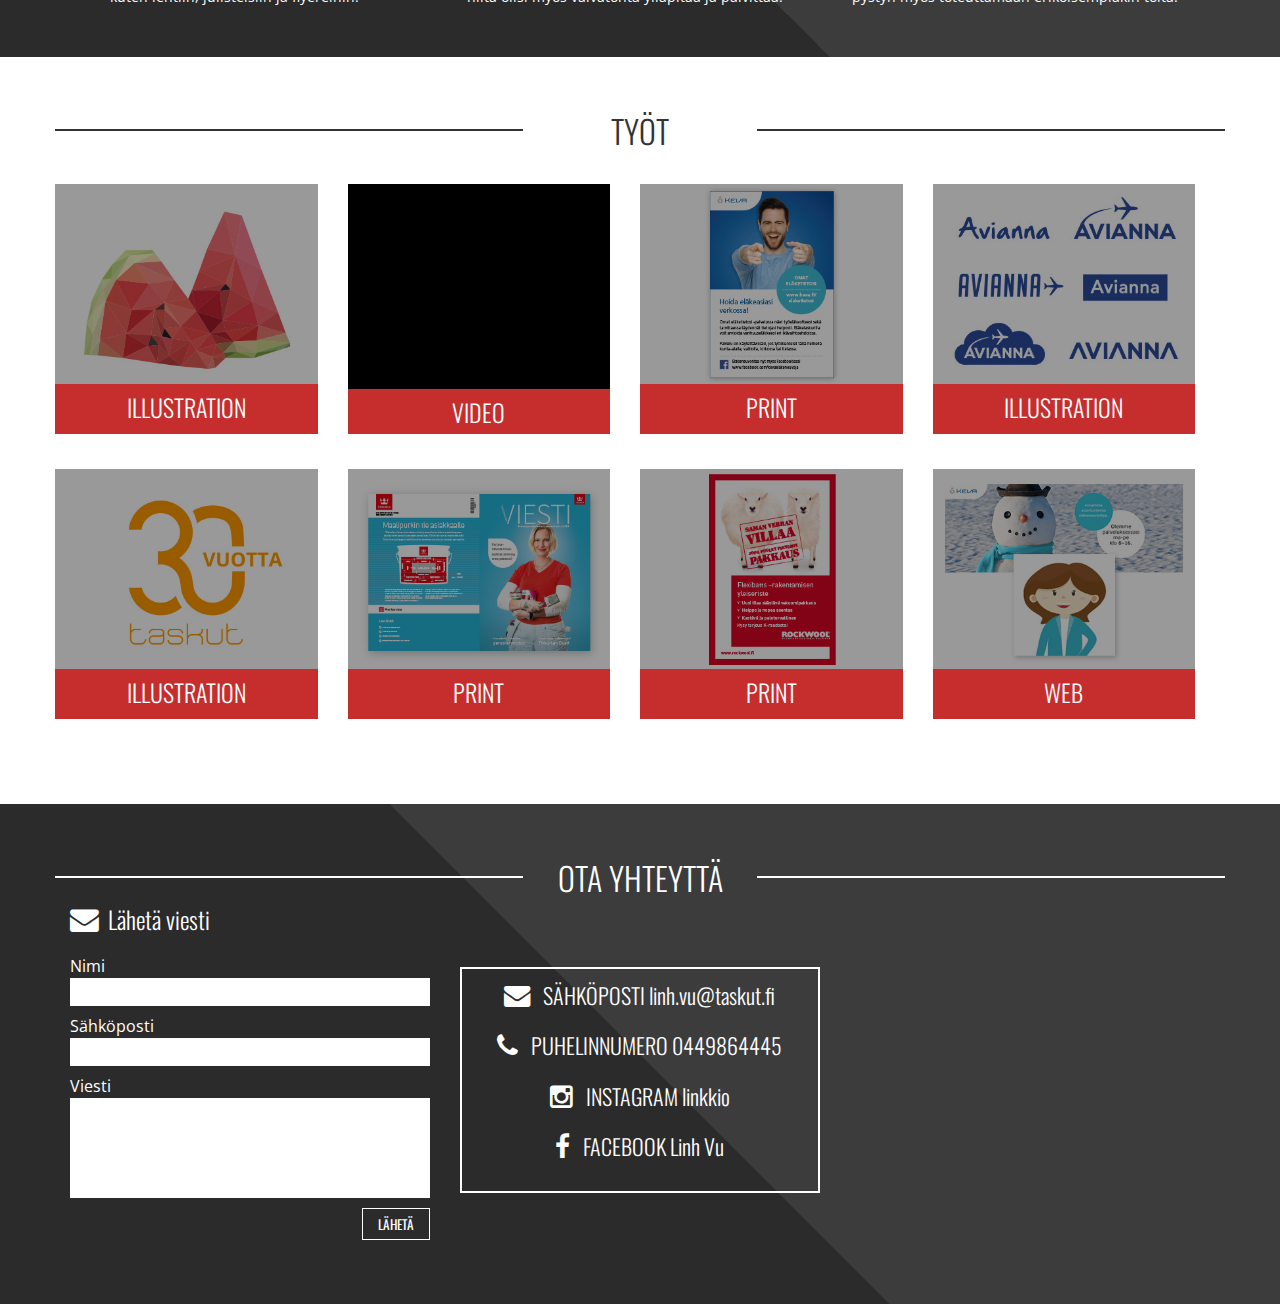
==== commit cad2a4be: "Cleand img folder and added some text to about me section" ====
--- a/src/index.html
+++ b/src/index.html
@@ -28,7 +28,7 @@
 <div class="navbar">
     <div class="navbar-wrapper">
         <div class="navbar-brand">
-            <a href="a"></a>
+            <a href="#front-page"></a>
         </div>
         <div class="navbar-links">
             <a href="#front-page">ETUSIVU</a>
@@ -66,6 +66,8 @@
             </div>
             
             <div class="column-third">
+              <object id="EdgeID" type="text/html" width="380" height="210" data-dw-widget="Edge" data="../../../Portfolio-portfolio-v2/src/edgeanimate_assets/animation_v2_testi/Assets/animation_v2_testi.html">
+              </object>
             </div>
             
           </div>  
@@ -99,7 +101,7 @@
                 <p><i class="fa fa-puzzle-piece"></i></p>
                 <p>
                     <h2>ILLUSTRATION</h2></p>
-                <p>Muotoilemme asiat ymmärrettävästi, mutta yksilöllisesti. Infograafit, logot, </p>
+                <p>Toteutan illustratorilla erilaisia logoja ja infograafeja. Pidän työni yleensä hillityinä, mutta tarvittaessa pystyn myös toteuttamaan erikoisempiakin töitä. </p>
             </div>
 
         </div>
--- a/src/css/navbar.css
+++ b/src/css/navbar.css
@@ -7,7 +7,8 @@
     /*background-image: url('../img/escheresque_ste.png');*/
     /*background-color: #6D44A8;*/
     
-    background-color: #c62e2e;
+    background-color: 
+	#c62e2e;
     z-index: 2;
     box-shadow: 0 0 5px rgba(0, 0, 0, 0.8);
 }
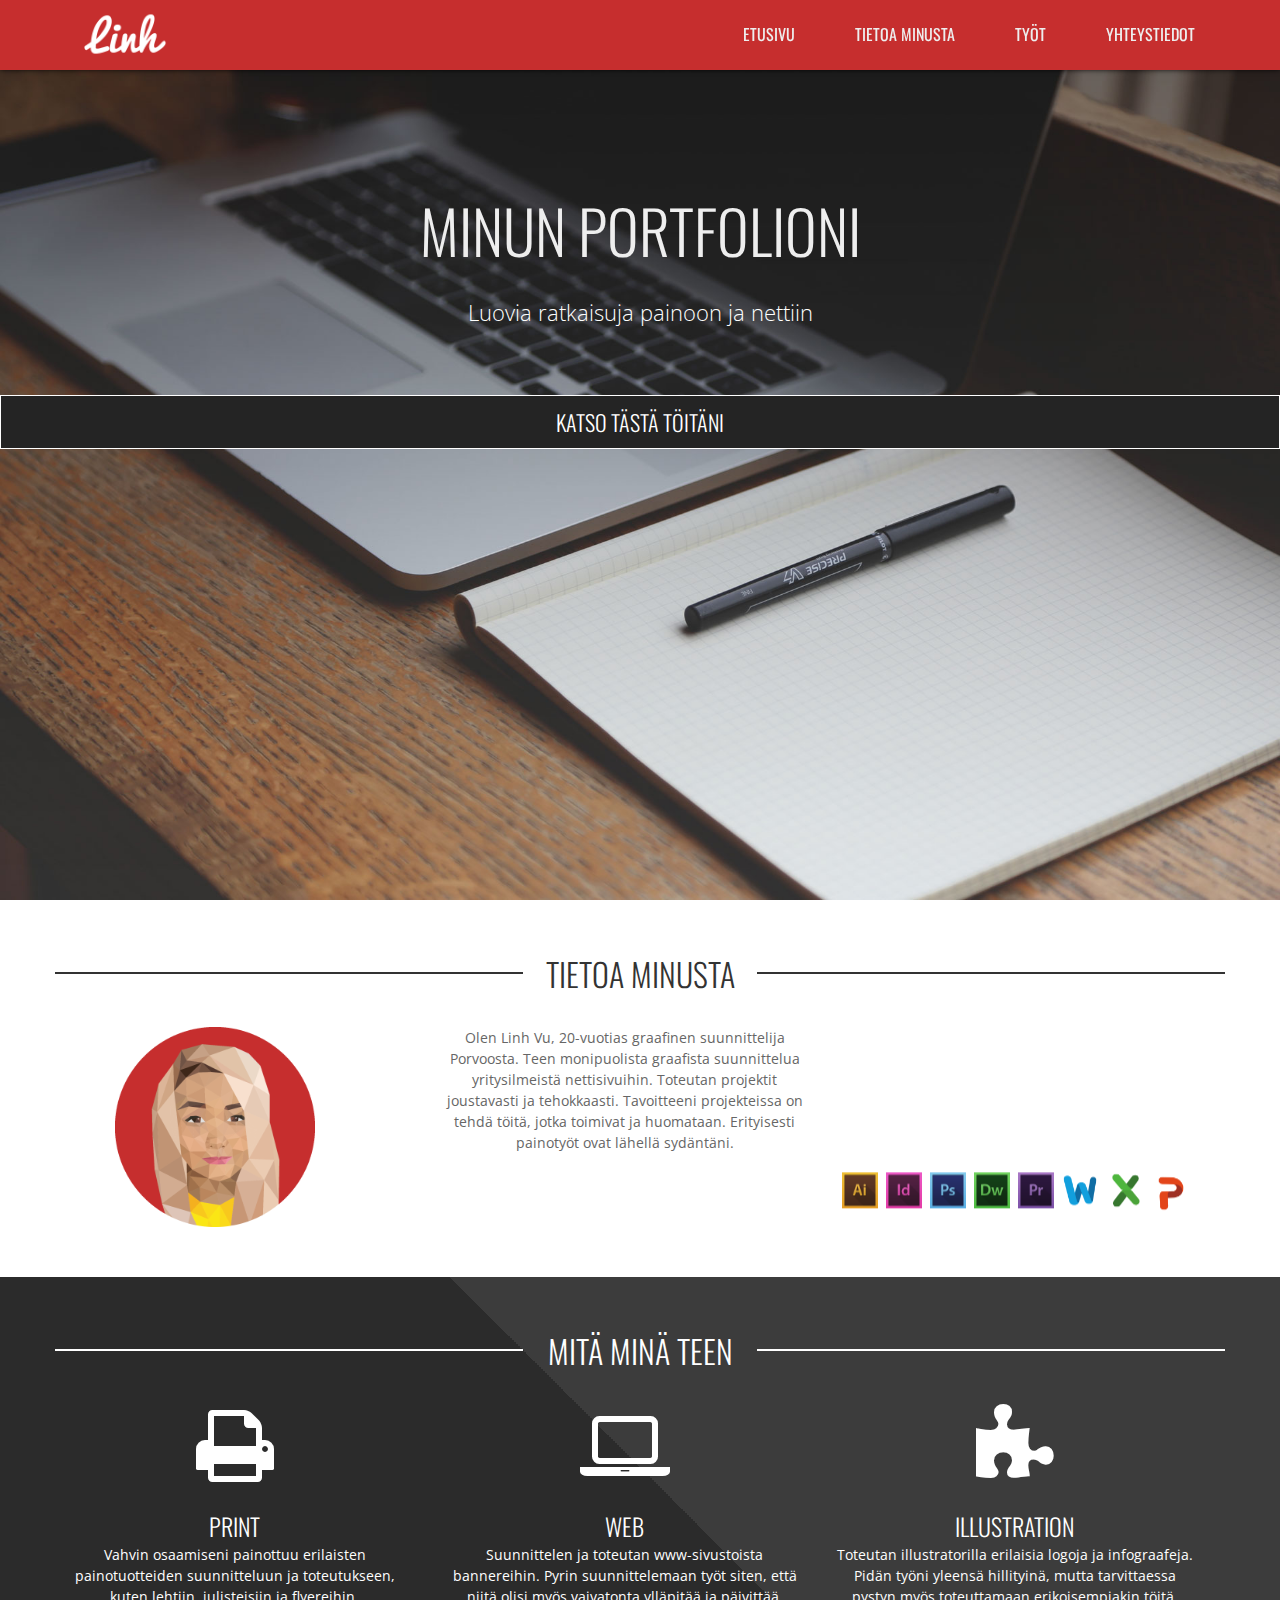
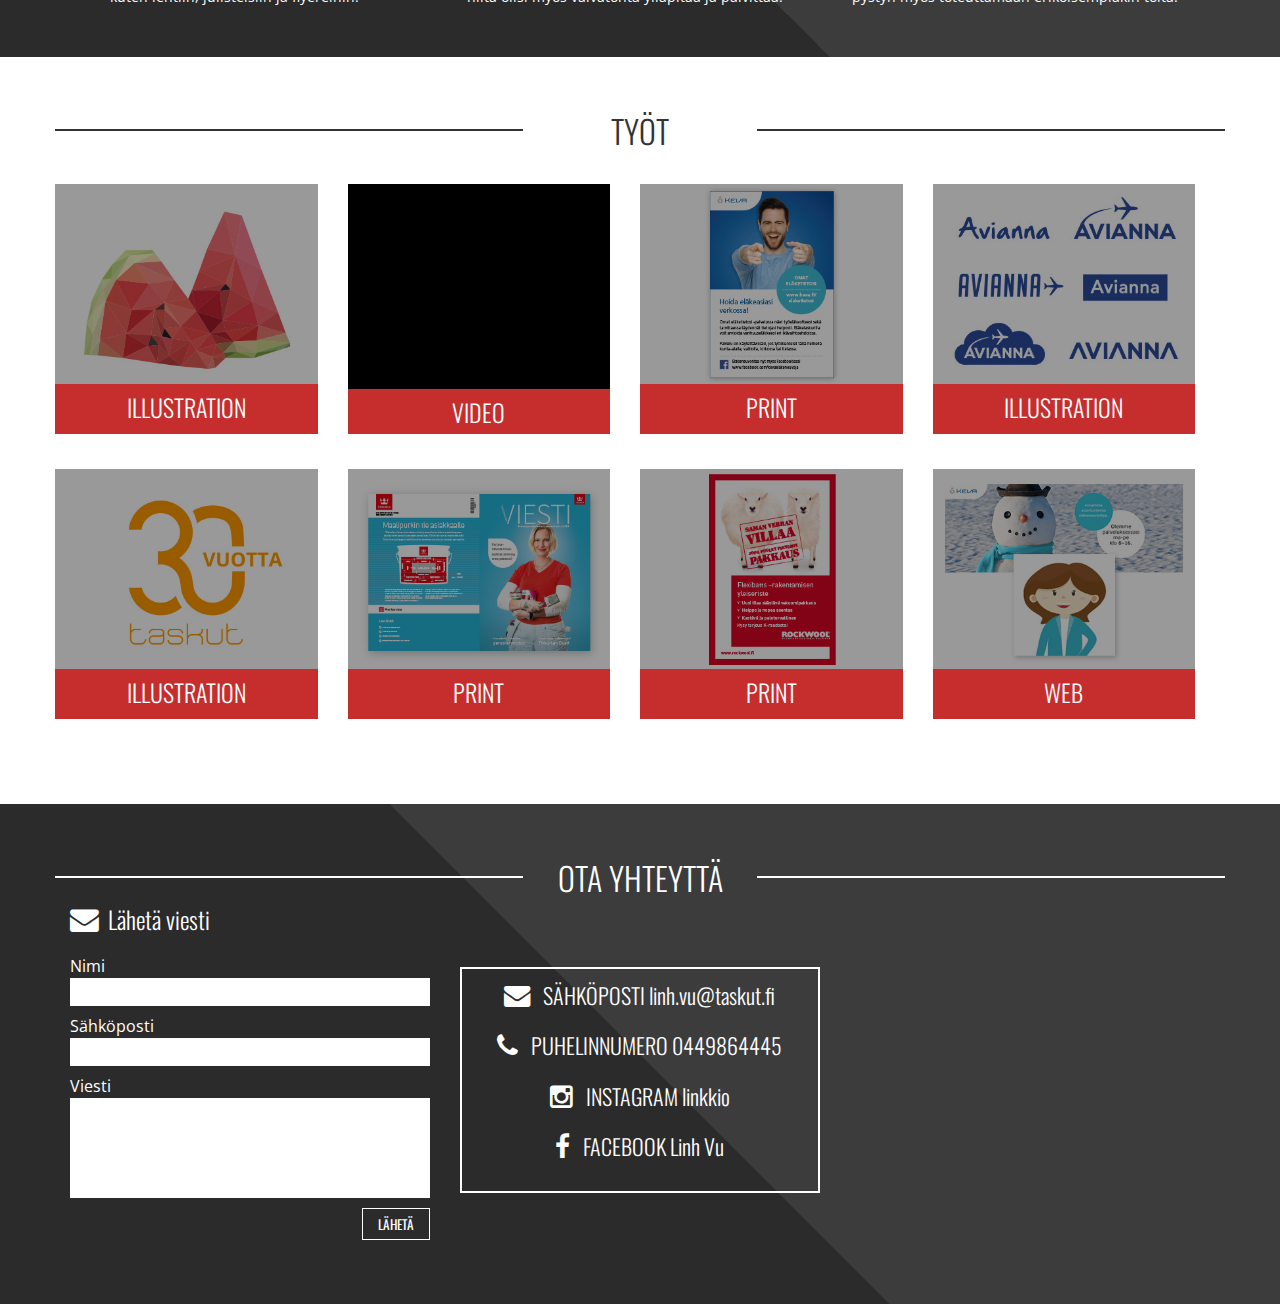
==== commit 72d43142: "gg well played" ====
--- a/src/index.html
+++ b/src/index.html
@@ -66,8 +66,8 @@
             </div>
             
             <div class="column-third">
-              <object id="EdgeID" type="text/html" width="380" height="210" data-dw-widget="Edge" data="../../../Portfolio-portfolio-v2/src/edgeanimate_assets/animation_v2_testi/Assets/animation_v2_testi.html">
-              </object>
+                <div id="Stage" class="EDGE-151894875">
+                </div>
             </div>
             
           </div>  
@@ -193,13 +193,13 @@
     </div>
 </div>
 
-<div class="contact alt" name="contact">
-    <div class="contact-wrapper">
+<div class="container alt contact" name="contact">
+    <div class="container-wrapper">
         <div class="contact-header">
             <h1>OTA YHTEYTTÄ</h1>
 
 
-            <div class="column-third center">
+            <div class="column-third center mobile-hidden">
                 <h2 style="text-align: left"><i class="fa fa-envelope"></i>Lähetä viesti</h2>
 
                 <form action="lomake.php" method="post" class="contact-form">
@@ -228,7 +228,7 @@
                 </div>
             </div>
 
-            <div class="column-third center">
+            <div class="column-third center mobile-hidden">
                 <iframe src="https://www.google.com/maps/embed?pb=!1m18!1m12!1m3!1d1971.1720022009838!2d25.6645682!3d60.39283689999999!2m3!1f0!2f0!3f0!3m2!1i1024!2i768!4f13.1!3m3!1m2!1s0x4691f42e9464915d%3A0xed1286af9480b7e7!2s06100+Porvoo!5e0!3m2!1sfi!2sfi!4v1437723188840"
                 width="360" height="360" frameborder="0" style="border:0"
                 allowfullscreen></iframe>
@@ -237,7 +237,6 @@
         </div>
     </div>
 </div>
-
 
 <script src="https://ajax.googleapis.com/ajax/libs/jquery/1.11.3/jquery.min.js"></script>
 <script>
@@ -254,7 +253,20 @@
 </script>
 
 <script src="js/lightbox.js"></script>
-
+<script type="text/javascript" charset="utf-8" src="js/edge.5.0.1.min.js"></script>
+<style>
+    .edgeLoad-EDGE-151894875 { visibility:hidden; }
+</style>
+<script>
+   AdobeEdge.loadComposition('Animation_final', 'EDGE-151894875', {
+    scaleToFit: "none",
+    centerStage: "none",
+    minW: "0",
+    maxW: "undefined",
+    width: "360px",
+    height: "190px"
+}, {dom: [ ]}, {dom: [ ]});
+</script>
 
 </body>
 
--- a/src/css/container.css
+++ b/src/css/container.css
@@ -106,10 +106,6 @@
     font-weight: 300;
     margin: 3em auto;
 }
-#Stage {
-    border: 2px solid #111111;
-    position: relative;
-}
 /**margin-top: -100px;**/
 /*.EDGE-59425371
 {
--- a/src/css/contact.css
+++ b/src/css/contact.css
@@ -7,8 +7,16 @@
     overflow-y: hidden;
 }
 @media only screen and (max-width: 950px) {
-    .contact {
-        display: none;
+
+    
+    .contact .contact-box
+	{
+		width: 100% !important;
+		display: block;
+	}
+    .contact .column-third.mobile-hidden
+    {
+    	display: none;
     }
 }
 .contact p {
@@ -26,30 +34,7 @@
     width: 1170px;
     margin: 0 auto;
 }
-.contact h1 {
-    font-family: "Oswald";
-    font-weight: 300;
-    color: #333;
-    display: inline;
-}
-.contact h1::after {
-    content: "";
-    width: 40%;
-    border-bottom: 2px solid #333;
-    display: block;
-    position: relative;
-    float: right;
-    top: 0.7em;
-}
-.contact h1::before {
-    content: "";
-    width: 40%;
-    border-top: 2px solid #333;
-    display: block;
-    position: relative;
-    float: left;
-    top: 0.7em;
-}
+
 .contact.alt h1 {
     color: #fff;
 }
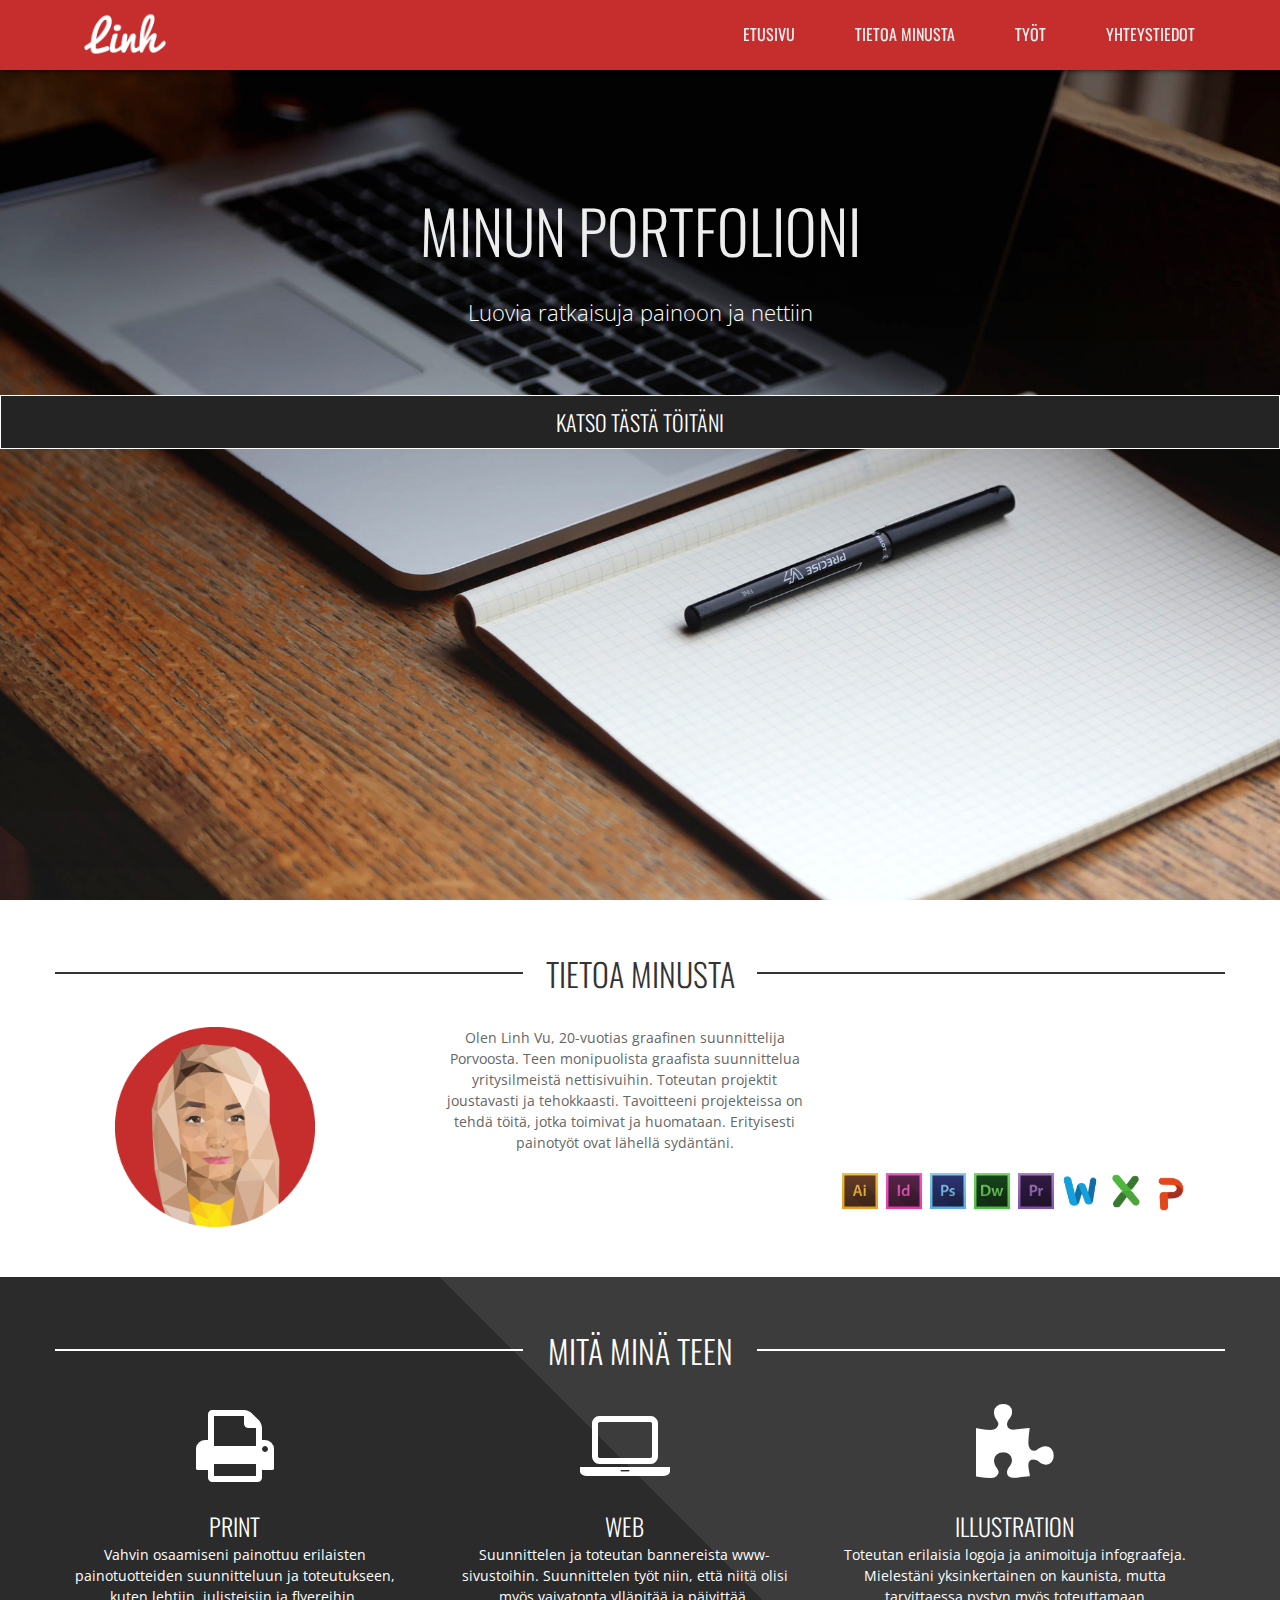
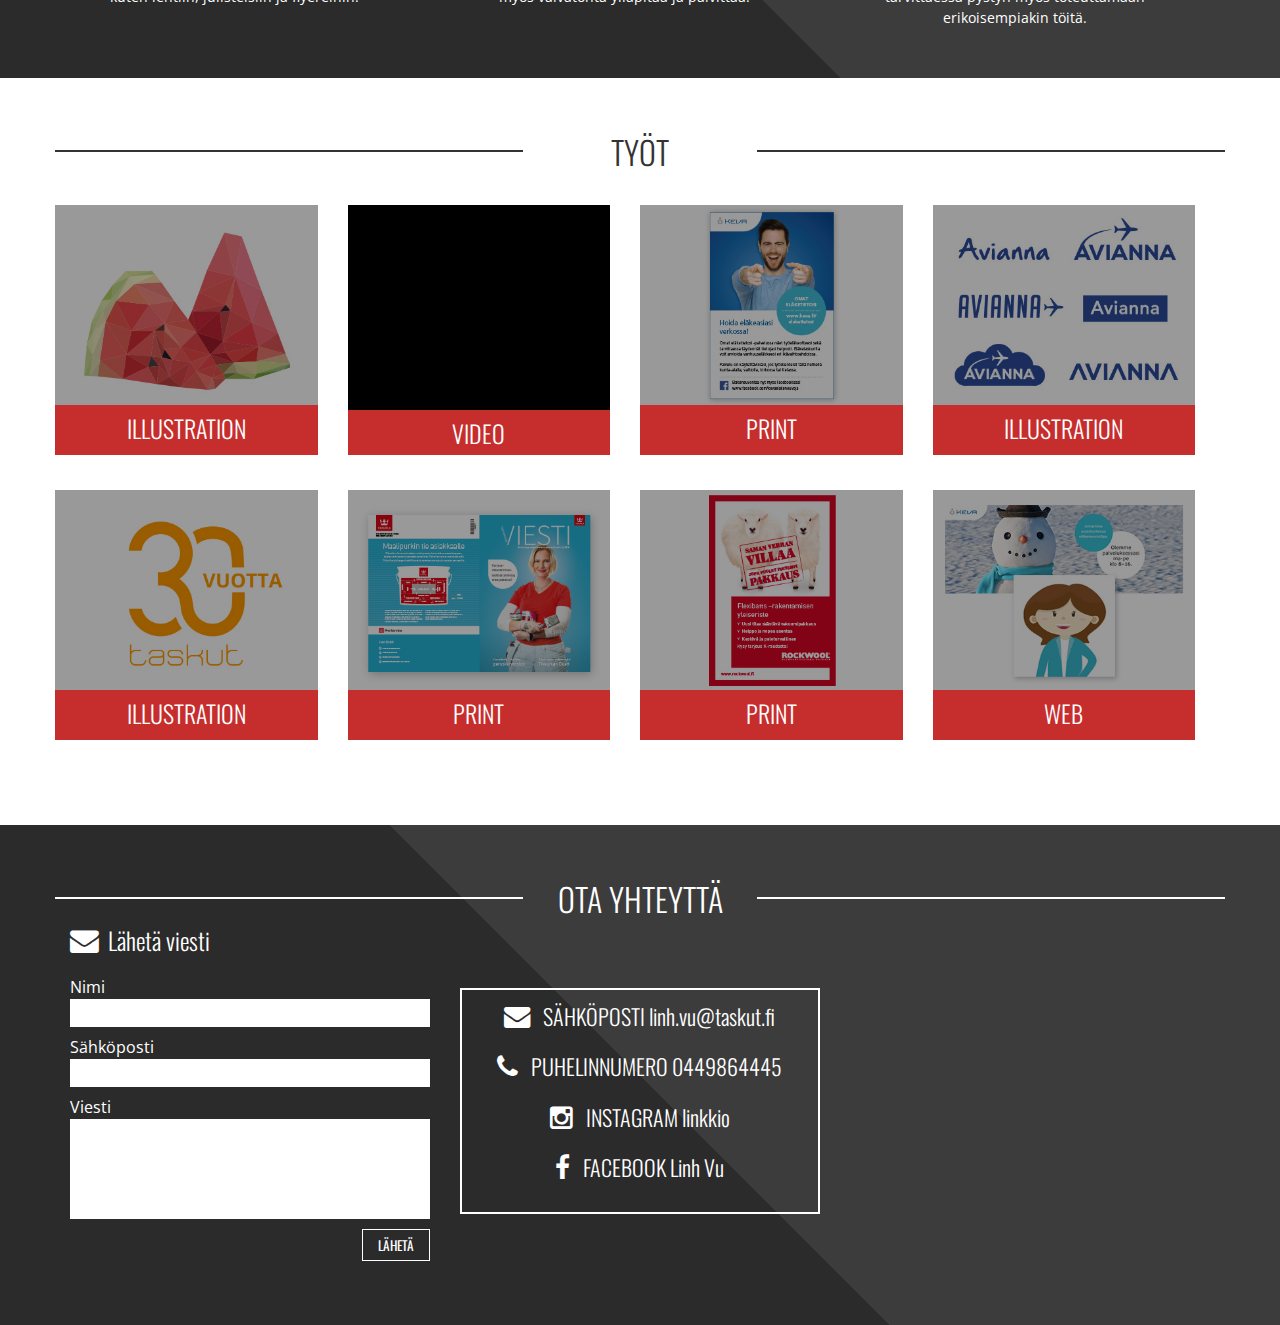
==== commit 71781cb0: "updated some text" ====
--- a/src/index.html
+++ b/src/index.html
@@ -28,7 +28,7 @@
 <div class="navbar">
     <div class="navbar-wrapper">
         <div class="navbar-brand">
-            <a href="#front-page"></a>
+            <a href="#me"></a>
         </div>
         <div class="navbar-links">
             <a href="#front-page">ETUSIVU</a>
@@ -94,14 +94,14 @@
                 <p><i class="fa fa-laptop"></i></p>
                 <p>
                     <h2>WEB</h2></p>
-                <p>Suunnittelen ja toteutan www-sivustoista bannereihin. Pyrin suunnittelemaan työt siten, että niitä olisi myös vaivatonta ylläpitää ja päivittää. </p>
+                <p>Suunnittelen ja toteutan bannereista www-sivustoihin. Suunnittelen työt niin, että niitä olisi myös vaivatonta ylläpitää ja päivittää. </p>
             </div>
 
             <div class="column-third center">
                 <p><i class="fa fa-puzzle-piece"></i></p>
                 <p>
                     <h2>ILLUSTRATION</h2></p>
-                <p>Toteutan illustratorilla erilaisia logoja ja infograafeja. Pidän työni yleensä hillityinä, mutta tarvittaessa pystyn myös toteuttamaan erikoisempiakin töitä. </p>
+                <p>Toteutan erilaisia logoja ja animoituja infograafeja. Mielestäni yksinkertainen on kaunista, mutta tarvittaessa pystyn myös toteuttamaan erikoisempiakin töitä. </p>
             </div>
 
         </div>
